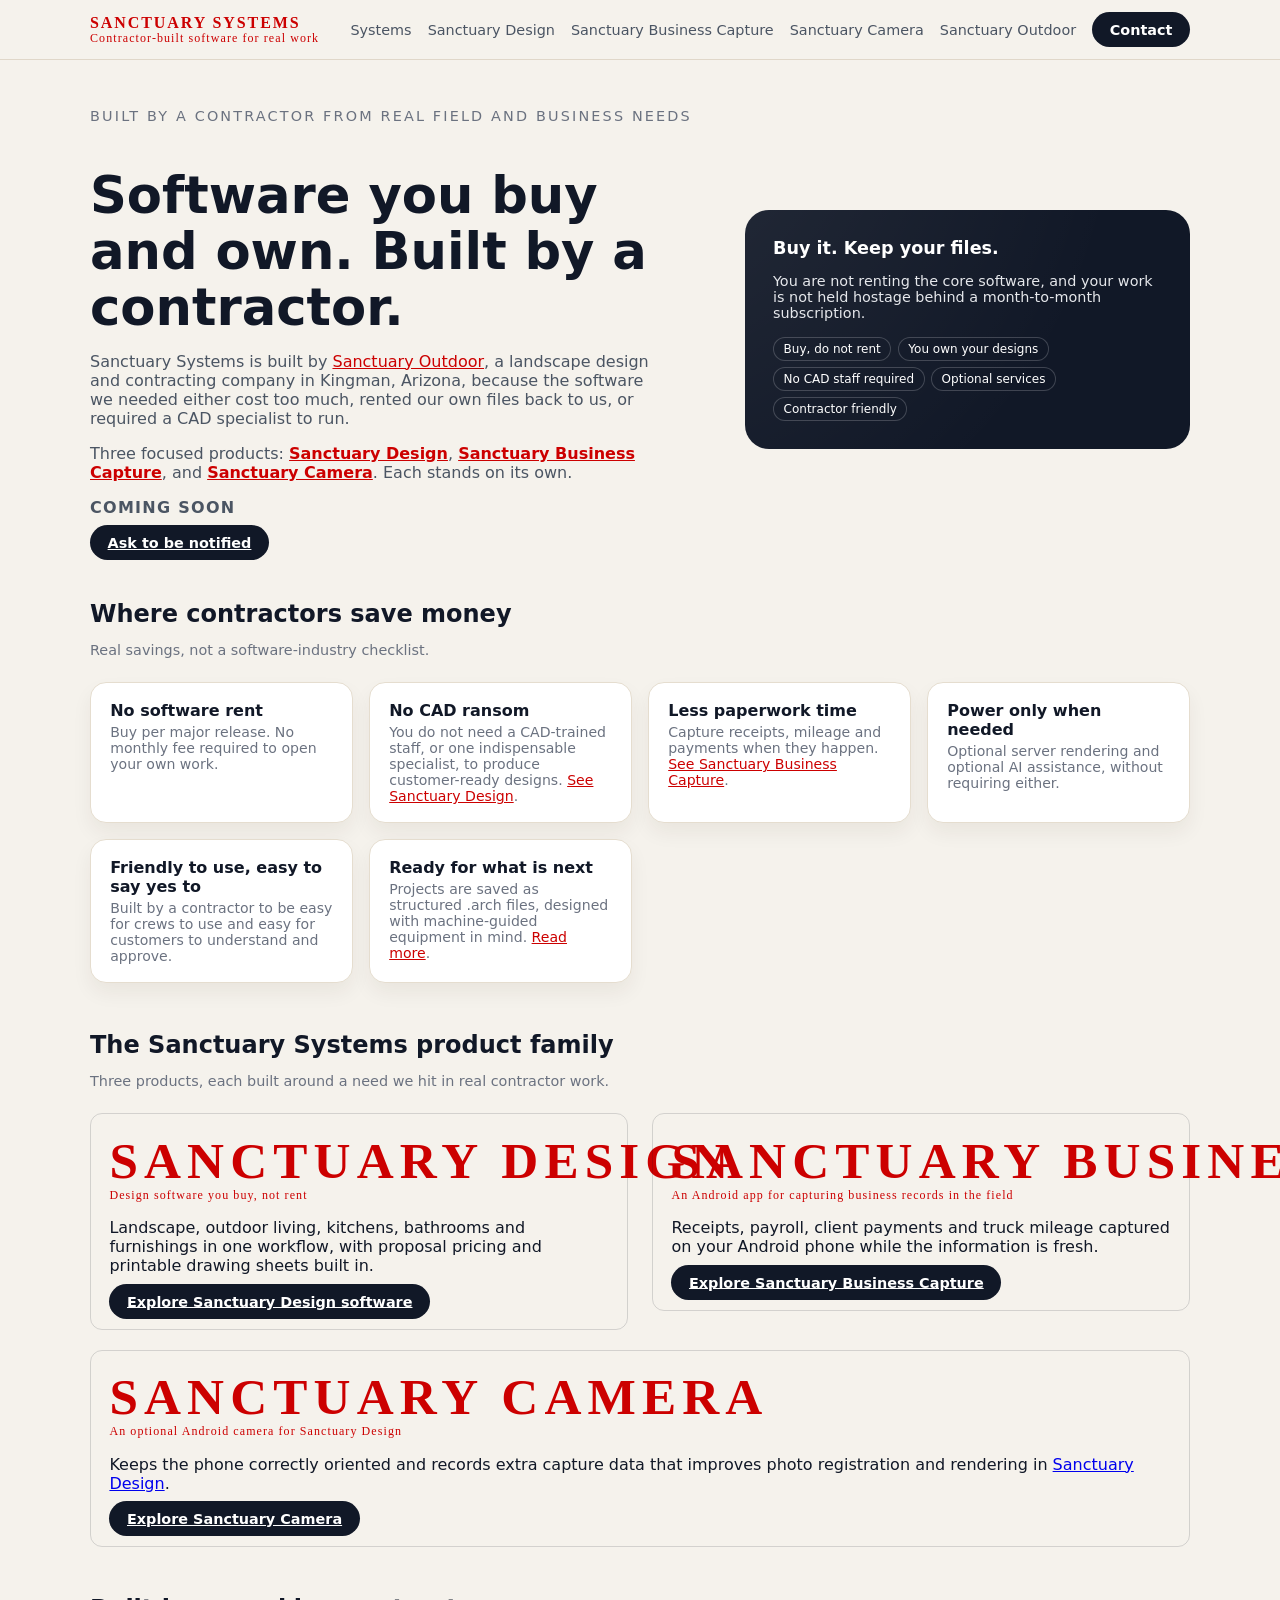
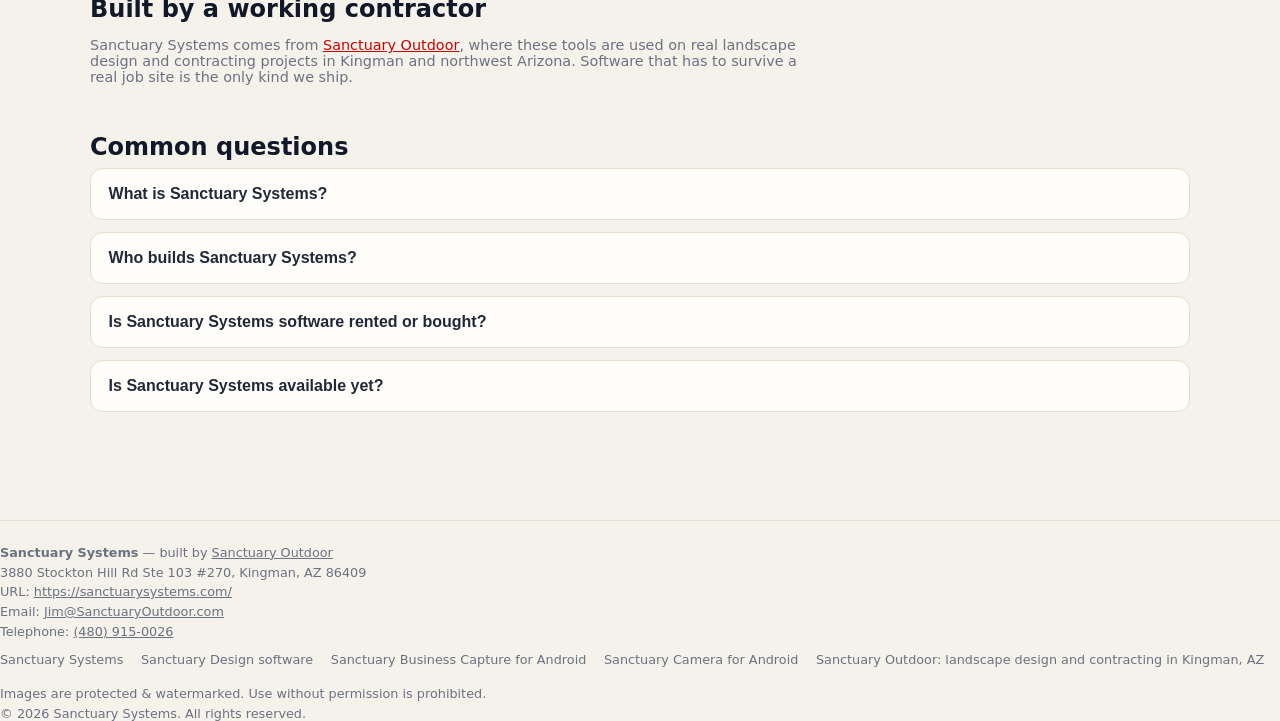
==== index.html @ e1374cfd "Sanctuary Systems coming attractions site" ====
<!doctype html>
<html lang="en">
<head>
  <meta charset="utf-8">
  <meta name="viewport" content="width=device-width, initial-scale=1">
  <title>Sanctuary Systems | Contractor Software You Own, Not Rent</title>
  <meta name="description" content="Contractor-built software you buy and own, not rent: Sanctuary Design, Sanctuary Business Capture and Sanctuary Camera. Built by Sanctuary Outdoor.">
  <meta name="robots" content="index, follow, max-image-preview:large">
  <link rel="canonical" href="https://sanctuarysystems.com/">
  <meta property="og:type" content="website">
  <meta property="og:site_name" content="Sanctuary Systems">
  <meta property="og:title" content="Sanctuary Systems">
  <meta property="og:description" content="Contractor-built software you buy and own, not rent: Sanctuary Design, Sanctuary Business Capture and Sanctuary Camera. Built by Sanctuary Outdoor.">
  <meta property="og:url" content="https://sanctuarysystems.com/">
  <meta name="twitter:card" content="summary_large_image">
  <link rel="stylesheet" href="/assets/css/site.css">
  <link rel="stylesheet" href="/assets/css/systems.css">
  <script type="application/ld+json">
{
  "@context": "https://schema.org",
  "@graph": [
    {
      "@type": "Organization",
      "@id": "https://sanctuarysystems.com/#organization",
      "name": "Sanctuary Systems",
      "url": "https://sanctuarysystems.com/",
      "email": "Jim@SanctuaryOutdoor.com",
      "telephone": "+1-480-915-0026",
      "address": {
        "@type": "PostalAddress",
        "streetAddress": "3880 Stockton Hill Rd Ste 103 #270",
        "addressLocality": "Kingman",
        "addressRegion": "AZ",
        "postalCode": "86409",
        "addressCountry": "US"
      }
    },
    {
      "@type": "WebSite",
      "@id": "https://sanctuarysystems.com/#website",
      "url": "https://sanctuarysystems.com/",
      "name": "Sanctuary Systems",
      "publisher": {
        "@id": "https://sanctuarysystems.com/#organization"
      }
    },
    {
      "@type": "FAQPage",
      "mainEntity": [
        {
          "@type": "Question",
          "name": "What is Sanctuary Systems?",
          "acceptedAnswer": {
            "@type": "Answer",
            "text": "Sanctuary Systems is a family of three contractor-built software products: Sanctuary Design for design, Sanctuary Business Capture for field business records, and Sanctuary Camera for site photos. Each stands on its own."
          }
        },
        {
          "@type": "Question",
          "name": "Who builds Sanctuary Systems?",
          "acceptedAnswer": {
            "@type": "Answer",
            "text": "Sanctuary Outdoor, a landscape design and contracting company in Kingman, Arizona, builds Sanctuary Systems and uses these tools on real projects."
          }
        },
        {
          "@type": "Question",
          "name": "Is Sanctuary Systems software rented or bought?",
          "acceptedAnswer": {
            "@type": "Answer",
            "text": "The core software is built to be bought, not rented, so your files are not held behind a monthly subscription. Optional services are optional."
          }
        },
        {
          "@type": "Question",
          "name": "Is Sanctuary Systems available yet?",
          "acceptedAnswer": {
            "@type": "Answer",
            "text": "Sanctuary Systems is coming soon. Use the contact link to ask to be notified."
          }
        }
      ]
    }
  ]
}
  </script>
</head>
<body>
<a class="skip-link" href="#main">Skip to main content</a>
<header>
  <div class="nav">
    <a class="logo-wrap" href="/" aria-label="Sanctuary Systems home">
      <div class="logo-main">SANCTUARY SYSTEMS</div>
      <div class="logo-sub">Contractor-built software for real work</div>
    </a>
    <nav aria-label="Primary">
      <a href="/">Systems</a>
      <a href="/design/">Sanctuary Design</a>
      <a href="/capture/">Sanctuary Business Capture</a>
      <a href="/camera/">Sanctuary Camera</a>
      <a href="https://sanctuaryoutdoor.com/">Sanctuary Outdoor</a>
      <a class="btn-primary" href="mailto:Jim@SanctuaryOutdoor.com?subject=Sanctuary%20Systems%20inquiry">Contact</a>
    </nav>
  </div>
</header>
<main id="main">
  <section class="hero">
    <div>
      <div class="hero-highlight">Built by a contractor from real field and business needs</div>
      <h1>Software you buy and own. Built by a contractor.</h1>
      <p>
        Sanctuary Systems is built by <a href="https://sanctuaryoutdoor.com/">Sanctuary Outdoor</a>, a landscape design
        and contracting company in Kingman, Arizona, because the software we needed either cost too much, rented our own
        files back to us, or required a CAD specialist to run.
      </p>
      <p>
        Three focused products: <a href="/design/"><strong>Sanctuary Design</strong></a>,
        <a href="/capture/"><strong>Sanctuary Business Capture</strong></a>, and
        <a href="/camera/"><strong>Sanctuary Camera</strong></a>. Each stands on its own.
      </p>
      <p class="coming-soon">Coming Soon</p>
      <a class="btn-primary" href="mailto:Jim@SanctuaryOutdoor.com?subject=Sanctuary%20Systems%20inquiry">Ask to be notified</a>
    </div>
    <div class="hero-card">
      <h2>Buy it. Keep your files.</h2>
      <p>
        You are not renting the core software, and your work is not held hostage behind a month-to-month subscription.
      </p>
      <div class="chip-row">
        <div class="chip">Buy, do not rent</div>
        <div class="chip">You own your designs</div>
        <div class="chip">No CAD staff required</div>
        <div class="chip">Optional services</div>
        <div class="chip">Contractor friendly</div>
      </div>
    </div>
  </section>

  <section>
    <h2 class="section-title">Where contractors save money</h2>
    <p class="section-subtitle">Real savings, not a software-industry checklist.</p>
    <div class="services-grid">
      <div class="card"><h3>No software rent</h3><p>Buy per major release. No monthly fee required to open your own work.</p></div>
      <div class="card"><h3>No CAD ransom</h3><p>You do not need a CAD-trained staff, or one indispensable specialist, to produce customer-ready designs. <a href="/design/">See Sanctuary Design</a>.</p></div>
      <div class="card"><h3>Less paperwork time</h3><p>Capture receipts, mileage and payments when they happen. <a href="/capture/">See Sanctuary Business Capture</a>.</p></div>
      <div class="card"><h3>Power only when needed</h3><p>Optional server rendering and optional AI assistance, without requiring either.</p></div>
      <div class="card"><h3>Friendly to use, easy to say yes to</h3><p>Built by a contractor to be easy for crews to use and easy for customers to understand and approve.</p></div>
      <div class="card"><h3>Ready for what is next</h3><p>Projects are saved as structured .arch files, designed with machine-guided equipment in mind. <a href="/design/">Read more</a>.</p></div>
    </div>
  </section>

  <section>
    <h2 class="section-title">The Sanctuary Systems product family</h2>
    <p class="section-subtitle">Three products, each built around a need we hit in real contractor work.</p>
    <div class="two-col">
      <div class="plain-card">
        <div class="product-mark logo-wrap">
          <div class="logo-main">SANCTUARY DESIGN</div>
          <div class="logo-sub">Design software you buy, not rent</div>
        </div>
        <p>Landscape, outdoor living, kitchens, bathrooms and furnishings in one workflow, with proposal pricing and printable drawing sheets built in.</p>
        <a class="btn-primary" href="/design/">Explore Sanctuary Design software</a>
      </div>
      <div class="plain-card">
        <div class="product-mark logo-wrap">
          <div class="logo-main">SANCTUARY BUSINESS CAPTURE</div>
          <div class="logo-sub">An Android app for capturing business records in the field</div>
        </div>
        <p>Receipts, payroll, client payments and truck mileage captured on your Android phone while the information is fresh.</p>
        <a class="btn-primary" href="/capture/">Explore Sanctuary Business Capture</a>
      </div>
    </div>
    <div class="plain-card" style="margin-top:1.25rem;">
      <div class="product-mark logo-wrap">
        <div class="logo-main">SANCTUARY CAMERA</div>
        <div class="logo-sub">An optional Android camera for Sanctuary Design</div>
      </div>
      <p>Keeps the phone correctly oriented and records extra capture data that improves photo registration and rendering in <a href="/design/">Sanctuary Design</a>.</p>
      <a class="btn-primary" href="/camera/">Explore Sanctuary Camera</a>
    </div>
  </section>

  <section>
    <h2 class="section-title">Built by a working contractor</h2>
    <p class="section-subtitle">
      Sanctuary Systems comes from <a href="https://sanctuaryoutdoor.com/">Sanctuary Outdoor</a>, where these tools are
      used on real landscape design and contracting projects in Kingman and northwest Arizona.
      Software that has to survive a real job site is the only kind we ship.
    </p>
  </section>
  <section class="faq" id="faq">
    <h2 class="section-title">Common questions</h2>
    <div class="accordion-item">
      <button class="accordion-header" type="button" aria-expanded="false">
        <div class="accordion-header-text">
          <span class="accordion-title">What is Sanctuary Systems?</span>
        </div>
      </button>
      <div class="accordion-content">
        <p>Sanctuary Systems is a family of three contractor-built software products: <a href="/design/">Sanctuary Design</a> for design, <a href="/capture/">Sanctuary Business Capture</a> for field business records, and <a href="/camera/">Sanctuary Camera</a> for site photos. Each stands on its own.</p>
      </div>
    </div>
    <div class="accordion-item">
      <button class="accordion-header" type="button" aria-expanded="false">
        <div class="accordion-header-text">
          <span class="accordion-title">Who builds Sanctuary Systems?</span>
        </div>
      </button>
      <div class="accordion-content">
        <p><a href="https://sanctuaryoutdoor.com/">Sanctuary Outdoor</a>, a landscape design and contracting company in Kingman, Arizona, builds Sanctuary Systems and uses these tools on real projects.</p>
      </div>
    </div>
    <div class="accordion-item">
      <button class="accordion-header" type="button" aria-expanded="false">
        <div class="accordion-header-text">
          <span class="accordion-title">Is Sanctuary Systems software rented or bought?</span>
        </div>
      </button>
      <div class="accordion-content">
        <p>The core software is built to be bought, not rented, so your files are not held behind a monthly subscription. Optional services are optional.</p>
      </div>
    </div>
    <div class="accordion-item">
      <button class="accordion-header" type="button" aria-expanded="false">
        <div class="accordion-header-text">
          <span class="accordion-title">Is Sanctuary Systems available yet?</span>
        </div>
      </button>
      <div class="accordion-content">
        <p>Sanctuary Systems is coming soon. Use the contact link to ask to be notified.</p>
      </div>
    </div>
  </section>
</main>
<footer>
  <div><strong>Sanctuary Systems</strong> &mdash; built by <a href="https://sanctuaryoutdoor.com/">Sanctuary Outdoor</a></div>
  <div style="margin-top:0.3rem;">3880 Stockton Hill Rd Ste 103 #270, Kingman, AZ 86409</div>
  <div style="margin-top:0.3rem;">URL: <a href="https://sanctuarysystems.com/">https://sanctuarysystems.com/</a></div>
  <div style="margin-top:0.3rem;">Email: <a href="mailto:Jim@SanctuaryOutdoor.com">Jim@SanctuaryOutdoor.com</a></div>
  <div style="margin-top:0.3rem;">Telephone: <a href="tel:+14809150026">(480) 915-0026</a></div>
  <nav class="footer-links" aria-label="Footer">
    <a href="/">Sanctuary Systems</a>
    <a href="/design/">Sanctuary Design software</a>
    <a href="/capture/">Sanctuary Business Capture for Android</a>
    <a href="/camera/">Sanctuary Camera for Android</a>
    <a href="https://sanctuaryoutdoor.com/">Sanctuary Outdoor: landscape design and contracting in Kingman, AZ</a>
  </nav>
  <div class="footer-actions">
    <a class="btn-primary call-mobile" href="tel:+14809150026">Call Now</a>
    <a class="btn-secondary call-mobile" href="/assets/sanctuarysystemsv0001.vcf" download="sanctuarysystems.vcf">Save Contact</a>
  </div>
  <div style="margin-top:0.6rem;">Images are protected &amp; watermarked. Use without permission is prohibited.</div>
  <div style="margin-top:0.3rem;">&copy; <span id="year"></span> Sanctuary Systems. All rights reserved.</div>
</footer>
<script>
  const yearEl = document.getElementById("year");
  if (yearEl) yearEl.textContent = new Date().getFullYear();
</script>
  <script src="/assets/js/accordiononeopen.js"></script>
</body>
</html>
---- assets/css/site.css ----
/* Site-wide theme styles (extracted from Kingman landing page) */

html {
  scroll-behavior: smooth;
}

body {
  margin: 0;
  font-family: system-ui, -apple-system, BlinkMacSystemFont, "Segoe UI", sans-serif;
  color: #111827;
  background: #f5f2ec;
}

header {
  position: sticky;
  top: 0;
  z-index: 50;
  background: rgba(245, 242, 236, 0.95);
  backdrop-filter: blur(8px);
  border-bottom: 1px solid #e0d7c9;
}

.nav {
  max-width: 1100px;
  margin: 0 auto;
  display: flex;
  align-items: center;
  justify-content: space-between;
  padding: 0.75rem 1.25rem;
  gap: 1rem;
}

.logo-wrap {
  display: flex;
  flex-direction: column;
  line-height: 1.1;
  flex: 0 0 auto;
}

.logo-main {
  font-family: "Palatino Linotype", "Book Antiqua", Palatino, serif;
  font-weight: 700;
  letter-spacing: 0.12em;
  text-transform: uppercase;
  font-size: 1rem;
  color: #CC0000;
  white-space: nowrap;
}

.logo-sub {
  font-family: "Palatino Linotype", "Book Antiqua", Palatino, serif;
  letter-spacing: 0.09em;
  font-size: 0.75rem;
  color: #CC0000;
  white-space: nowrap;
}

nav {
  display: flex;
  align-items: center;
  flex-wrap: wrap;
  justify-content: flex-end;
  gap: 0.5rem;
}

nav a {
  margin-left: 0.5rem;
  text-decoration: none;
  color: #4b5563;
  font-size: 0.9rem;
  white-space: nowrap;
}

nav a:hover {
  color: #111827;
}

.btn-primary {
  padding: 0.6rem 1.1rem;
  border-radius: 999px;
  border: none;
  cursor: pointer;
  font-size: 0.9rem;
  font-weight: 600;
  background: #111827;
  color: white;
  white-space: nowrap;
}

.btn-primary:hover {
  opacity: 0.9;
}

.btn-secondary {
  padding: 0.55rem 1rem;
  border-radius: 999px;
  border: 1px solid #d6c8b7;
  background: #fffdf9;
  cursor: pointer;
  font-size: 0.85rem;
  white-space: nowrap;
  text-decoration: none;
  color: #111827;
  display: inline-block;
}

.btn-secondary:hover {
  background: #f3e8d5;
}

main {
  max-width: 1100px;
  margin: 0 auto;
  padding: 1.5rem 1.25rem 3rem;
}

section {
  margin-top: 3rem;
}

.hero {
  display: grid;
  gap: 2rem;
  grid-template-columns: minmax(0, 1.4fr) minmax(0, 1fr);
  align-items: center;
  margin-top: 1.5rem;
}

.hero h1 {
  font-size: clamp(2.1rem, 3vw + 1rem, 3.2rem);
  line-height: 1.1;
  margin-bottom: 1rem;
}

.hero p {
  color: #4b5563;
  font-size: 1rem;
  max-width: 35rem;
}

.hero-highlight {
  font-size: 0.9rem;
  text-transform: uppercase;
  letter-spacing: 0.15em;
  color: #6b7280;
  margin-bottom: 0.75rem;
}

.hero-card {
  background: #111827;
  border-radius: 1.5rem;
  padding: 1.75rem;
  color: white;
  position: relative;
  overflow: hidden;
}

.hero-card::before {
  content: "";
  position: absolute;
  inset: -50%;
  background: radial-gradient(circle at 10% 0%, rgba(255, 255, 255, 0.12), transparent 55%);
  opacity: 0.8;
  pointer-events: none;
}

.hero-card h2 {
  margin-top: 0;
  font-size: 1.1rem;
  margin-bottom: 0.25rem;
}

.hero-card p {
  color: #e5e7eb;
  font-size: 0.9rem;
  margin-bottom: 1rem;
}

.chip-row {
  display: flex;
  flex-wrap: wrap;
  gap: 0.4rem;
  font-size: 0.75rem;
}

.chip {
  border-radius: 999px;
  border: 1px solid rgba(249, 250, 251, 0.2);
  padding: 0.25rem 0.6rem;
  background: rgba(17, 24, 39, 0.7);
}

h2.section-title {
  font-size: 1.5rem;
  margin-bottom: 0.4rem;
}

.section-subtitle {
  font-size: 0.9rem;
  color: #6b7280;
  max-width: 32rem;
  margin-bottom: 1.5rem;
}

.services-grid {
  display: grid;
  grid-template-columns: repeat(auto-fit, minmax(220px, 1fr));
  gap: 1rem;
}

.card {
  background: #ffffff;
  border-radius: 1rem;
  padding: 1.1rem 1.2rem;
  box-shadow: 0 10px 20px rgba(46, 36, 18, 0.06);
  border: 1px solid #e5ddcf;
}

.card h3 {
  margin-top: 0;
  font-size: 1rem;
  margin-bottom: 0.3rem;
}

.card p {
  margin: 0;
  font-size: 0.88rem;
  color: #6b7280;
}

/* Questionnaire */
.questionnaire {
  background: #fffdf9;
  border-radius: 1.25rem;
  padding: 1.5rem 1.5rem 1.75rem;
  box-shadow: 0 10px 20px rgba(46, 36, 18, 0.06);
  border: 1px solid #e5ddcf;
  max-width: 720px;
}

.field {
  margin-bottom: 0.8rem;
}

.question-step {
  display: none;
}

.question-step.active {
  display: block;
}

.question-title {
  font-weight: 600;
  margin-bottom: 0.5rem;
}

.question-help {
  font-size: 0.85rem;
  color: #6b7280;
  margin-bottom: 0.8rem;
}

.option-grid {
  display: grid;
  grid-template-columns: repeat(auto-fit, minmax(140px, 1fr));
  gap: 0.75rem;
}

.option-tile {
  border-radius: 0.9rem;
  border: 1px solid #d1d5db;
  padding: 0.7rem;
  cursor: pointer;
  font-size: 0.85rem;
  background: #f9fafb;
}

.option-tile.selected {
  border-color: #111827;
  background: #111827;
  color: white;
}

.question-nav {
  display: flex;
  justify-content: space-between;
  margin-top: 1rem;
  gap: 0.5rem;
}

input,
textarea,
select {
  width: 100%;
  padding: 0.55rem 0.7rem;
  border-radius: 0.5rem;
  border: 1px solid #d6c8b7;
  font: inherit;
  box-sizing: border-box;
  background: #fffdf9;
}

textarea {
  min-height: 90px;
}

/* Accordion style (matches reference page) */
.accordion-item {
  border: 1px solid #e5ddcf;
  border-radius: 0.8rem;
  margin-bottom: 0.75rem;
  background: #fffdf9;
  overflow: hidden;
}

.accordion-button {
  width: 100%;
  text-align: left;
  background: none;
  border: none;
  padding: 1rem 1.1rem;
  font-size: 1rem;
  display: flex;
  justify-content: space-between;
  align-items: center;
  cursor: pointer;
  color: #1f2937;
}

.accordion-button span {
  font-weight: 600;
}

.accordion-content {
  padding: 0 1.1rem 1rem;
  color: #4b5563;
  line-height: 1.55;
  display: none;
}

.accordion-item.open .accordion-content {
  display: block;
}

/* Accordion compatibility for legacy markup */
.accordion-header {
  width: 100%;
  text-align: left;
  background: none;
  border: none;
  padding: 1rem 1.1rem;
  font-size: 1rem;
  display: flex;
  justify-content: space-between;
  align-items: center;
  cursor: pointer;
  color: #1f2937;
}

.accordion-header span {
  font-weight: 600;
}

.accordion {
  border: 1px solid #e5ddcf;
  border-radius: 0.8rem;
  margin-bottom: 0.75rem;
  background: #fffdf9;
  overflow: hidden;
}

.accordion-body {
  padding: 0 1.1rem 1rem;
  color: #4b5563;
  line-height: 1.55;
  display: none;
}

.accordion.open .accordion-body {
  display: block;
}

.accordion-arrow {
  transition: transform 0.2s ease;
}

.accordion.open .accordion-arrow {
  transform: rotate(90deg);
}

.faq-item {
  border: 1px solid #e5ddcf;
  border-radius: 0.8rem;
  margin-bottom: 0.75rem;
  background: #fffdf9;
  overflow: hidden;
}

.faq-header {
  width: 100%;
  text-align: left;
  background: none;
  border: none;
  padding: 1rem 1.1rem;
  font-size: 1rem;
  display: flex;
  justify-content: space-between;
  align-items: center;
  cursor: pointer;
  color: #1f2937;
}

.faq-content {
  padding: 0 1.1rem 1rem;
  color: #4b5563;
  line-height: 1.55;
  display: none;
}

.faq-item.open .faq-content {
  display: block;
}

/* Project gallery & carousel */
.project-gallery {
  margin-top: 1.5rem;
}

.gallery-note {
  font-size: 0.8rem;
  color: #6b7280;
  margin-top: 0.6rem;
}

.project-title {
  font-size: 1rem;
  margin-bottom: 0.4rem;
  color: #111827;
}

.carousel {
  position: relative;
  border-radius: 1rem;
  overflow: hidden;
  background: #111827;
  padding: 0.75rem 2.5rem;
}

.carousel-track {
  display: flex;
  gap: 0.5rem;
  overflow-x: auto;
  scroll-snap-type: x mandatory;
  scroll-behavior: smooth;
  -webkit-overflow-scrolling: touch;
}

.carousel-track::-webkit-scrollbar {
  height: 6px;
}

.carousel-track::-webkit-scrollbar-thumb {
  background: rgba(156, 163, 175, 0.7);
  border-radius: 999px;
}

/* Base carousel image styles */
.carousel-image {
  flex: 0 0 auto;
  width: 260px;
  height: auto;
  object-fit: cover;
  border-radius: 0.75rem;
  scroll-snap-align: center;
  cursor: pointer;
  position: relative;
  filter: saturate(1.05);
}

/* Aspect ratio variants for CLS prevention */
.carousel-image.portrait {
  aspect-ratio: 3 / 4;
}

.carousel-image.landscape-4-3 {
  aspect-ratio: 4 / 3;
}

.carousel-image.landscape-3-2 {
  aspect-ratio: 3 / 2;
}

.carousel-image.landscape-2-1 {
  aspect-ratio: 2 / 1;
}

.carousel-image.landscape-20-11 {
  aspect-ratio: 20 / 11;
}

.carousel-image.square {
  aspect-ratio: 1 / 1;
}

.carousel-arrow {
  position: absolute;
  top: 50%;
  transform: translateY(-50%);
  width: 2rem;
  height: 2rem;
  border-radius: 999px;
  border: 1px solid rgba(209, 213, 219, 0.9);
  background: rgba(17, 24, 39, 0.85);
  color: #f9fafb;
  display: flex;
  align-items: center;
  justify-content: center;
  cursor: pointer;
  font-size: 1.2rem;
  z-index: 2;
}

.carousel-arrow-left {
  left: 0.5rem;
}

.carousel-arrow-right {
  right: 0.5rem;
}

.carousel-arrow:hover {
  background: rgba(31, 41, 55, 0.95);
}

@media (max-width: 800px) {
  .carousel {
    padding: 0.75rem 1.75rem;
  }
  .carousel-image {
    width: 220px;
  }
}

/* Lightbox */
.lightbox {
  position: fixed;
  inset: 0;
  background: rgba(15, 23, 42, 0.8);
  display: none;
  align-items: center;
  justify-content: center;
  z-index: 100;
}

.lightbox.open {
  display: flex;
}

.lightbox-backdrop {
  position: absolute;
  inset: 0;
}

.lightbox-dialog {
  position: relative;
  z-index: 1;
  max-width: 90vw;
  max-height: 85vh;
  display: flex;
  align-items: center;
  justify-content: center;
}

.lightbox-image-wrap {
  position: relative;
  background: #000;
  border-radius: 1rem;
  overflow: hidden;
  padding: 0.5rem 2.5rem;
  box-shadow: 0 20px 45px rgba(0, 0, 0, 0.6);
}

#lightboxImg {
  width: auto;
  height: auto;
  max-width: 80vw;
  max-height: 75vh;
  display: block;
  border-radius: 0.75rem;
}

.lightbox-close {
  position: absolute;
  top: -2.5rem;
  right: 0;
  border: none;
  background: transparent;
  color: #e5e7eb;
  font-size: 1.6rem;
  cursor: pointer;
}

.lightbox-nav {
  position: absolute;
  top: 50%;
  transform: translateY(-50%);
  border: none;
  background: rgba(15, 23, 42, 0.7);
  color: #f9fafb;
  width: 2.5rem;
  height: 2.5rem;
  border-radius: 999px;
  display: flex;
  align-items: center;
  justify-content: center;
  cursor: pointer;
  font-size: 1.4rem;
}

.lightbox-nav-left {
  left: 0.5rem;
}

.lightbox-nav-right {
  right: 0.5rem;
}

.lightbox-nav:hover {
  background: rgba(31, 41, 55, 0.95);
}

@media (max-width: 600px) {
  .lightbox-image-wrap {
    padding: 0.5rem 1.75rem;
  }
  #lightboxImg {
    max-width: 90vw;
  }
}

/* Footer */
footer {
  margin-top: 3rem;
  padding-top: 1.5rem;
  border-top: 1px solid #e5ddcf;
  font-size: 0.8rem;
  color: #6b7280;
}

footer a {
  color: inherit;
}

.footer-actions {
  display: flex;
  flex-wrap: wrap;
  gap: 0.6rem;
  margin-top: 0.6rem;
}

.footer-actions .call-mobile {
  display: none;
}

@media (max-width: 800px) {
  .hero {
    grid-template-columns: minmax(0, 1fr);
  }
}

@media (max-width: 800px) {
  .footer-actions .call-mobile {
    display: inline-flex;
  }
}
---- assets/css/systems.css ----
/* Sanctuary Systems additions v0002. Load AFTER the unmodified Sanctuary Outdoor site.css. */
.skip-link { position: absolute; left: -999px; top: 0; background: #111827; color: #fff; padding: .6rem 1rem; z-index: 100; }
.skip-link:focus { left: 0; }
a.logo-wrap { text-decoration: none; }
.product-mark { margin-bottom: 1rem; }
.product-mark .logo-main { font-size: clamp(1.9rem, 4vw, 3.3rem); }
.site-shot { width: 100%; height: auto; display: block; border-radius: 12px; }
.shot-grid { display: grid; grid-template-columns: repeat(auto-fit, minmax(280px, 1fr)); gap: 1.25rem; }
.two-col { display: grid; grid-template-columns: repeat(auto-fit, minmax(300px, 1fr)); gap: 1.5rem; align-items: start; }
.feature-list { line-height: 1.7; }
.plain-card { padding: 1.15rem; border: 1px solid rgba(17,24,39,.15); border-radius: 12px; }
.coming-soon { font-weight: 700; letter-spacing: .08em; text-transform: uppercase; }
.breadcrumb { font-size: .85rem; color: #6b7280; }
.breadcrumb a { color: inherit; }
.section-subtitle a, .hero p a, .card p a, .faq p a { color: #CC0000; }
.section-subtitle { max-width: 46rem; }
.faq h3 { font-size: 1.05rem; margin: 1.1rem 0 .25rem; }
.faq p { margin: 0; color: #4b5563; line-height: 1.55; max-width: 46rem; }
.footer-links { display: flex; flex-wrap: wrap; justify-content: flex-start; gap: .4rem 1.1rem; margin-top: .8rem; }
.footer-links a { margin-left: 0; color: inherit; font-size: .8rem; white-space: normal; }
@media (max-width: 760px) { .nav nav { gap: .65rem; } }
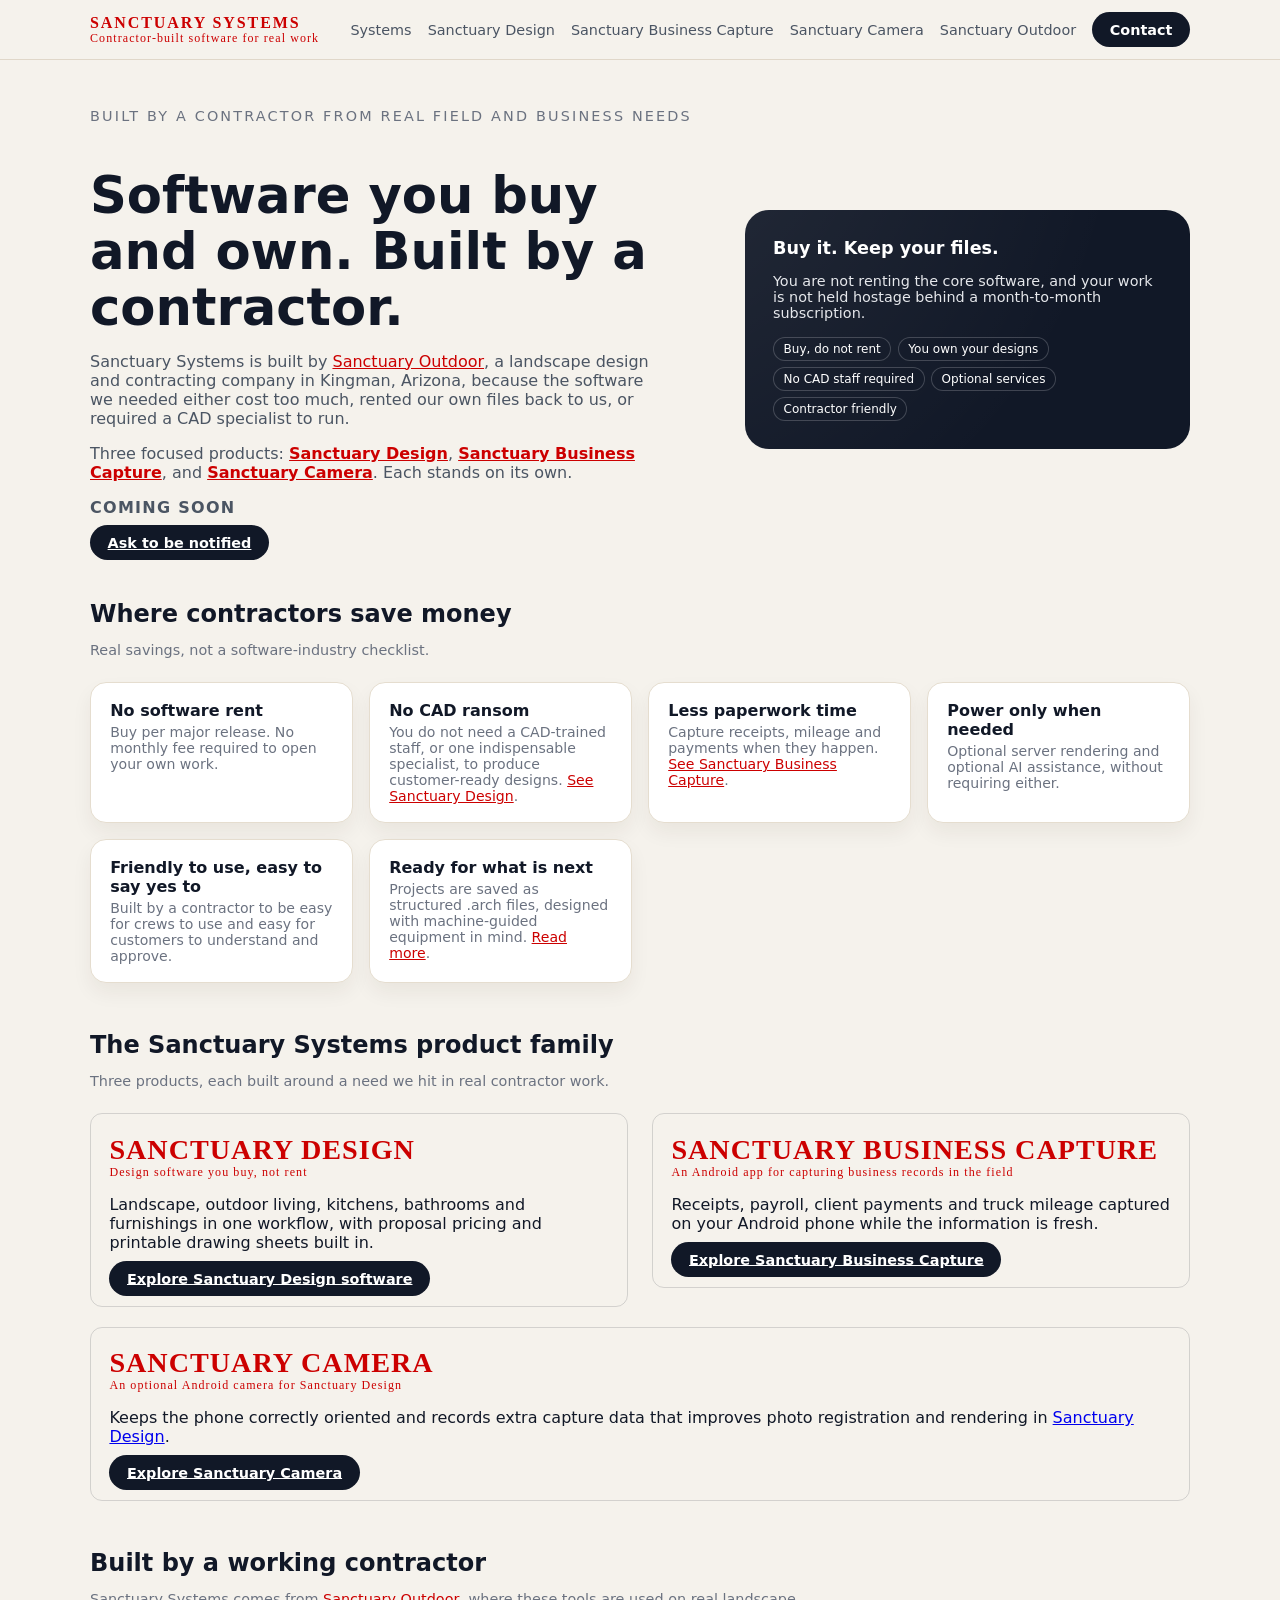
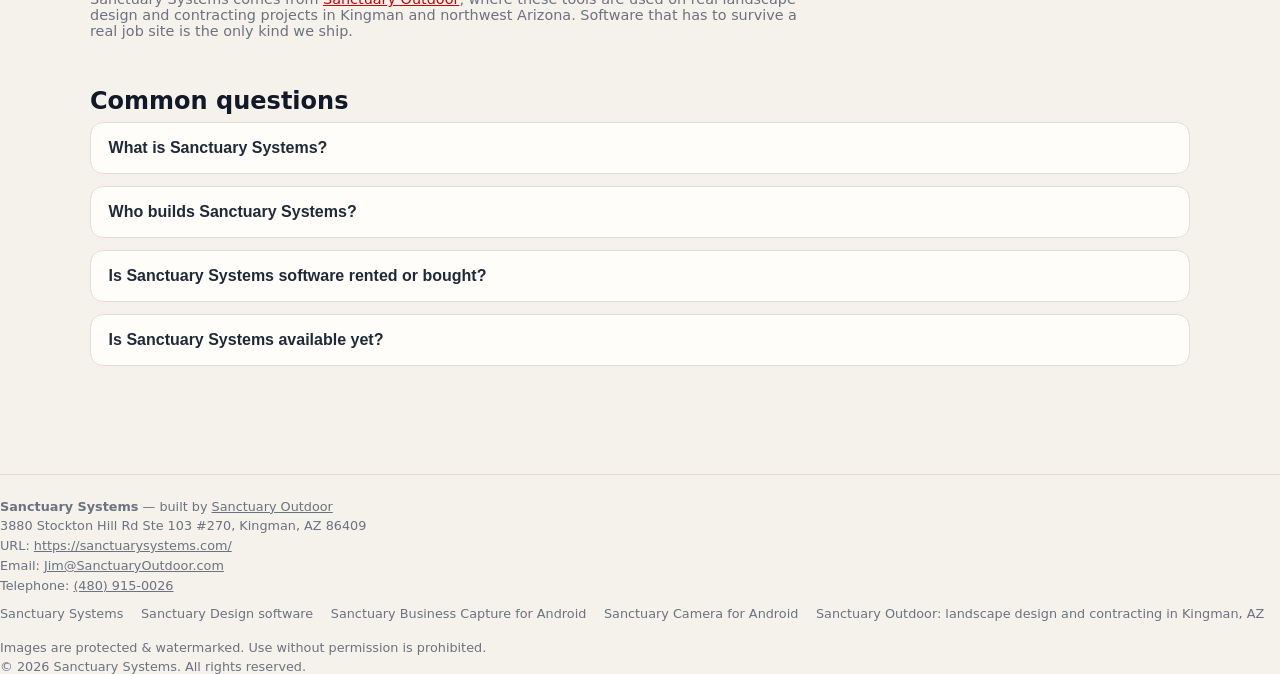
==== commit 3d0a7c35: "Sanctuary Systems coming attractions site" ====
--- a/index.html
+++ b/index.html
@@ -15,6 +15,18 @@
   <meta name="twitter:card" content="summary_large_image">
   <link rel="stylesheet" href="/assets/css/site.css">
   <link rel="stylesheet" href="/assets/css/systems.css">
+  <style>
+    /* Keep the three product names inside their cards at every screen width. */
+    .plain-card .product-mark,
+    .plain-card .product-mark .logo-main { min-width: 0; max-width: 100%; }
+    .plain-card .product-mark .logo-main {
+      font-size: clamp(1.4rem, 2.2vw, 2.4rem);
+      line-height: 1.18;
+      white-space: normal;
+      overflow-wrap: anywhere;
+      letter-spacing: 0.035em;
+    }
+  </style>
   <script type="application/ld+json">
 {
   "@context": "https://schema.org",
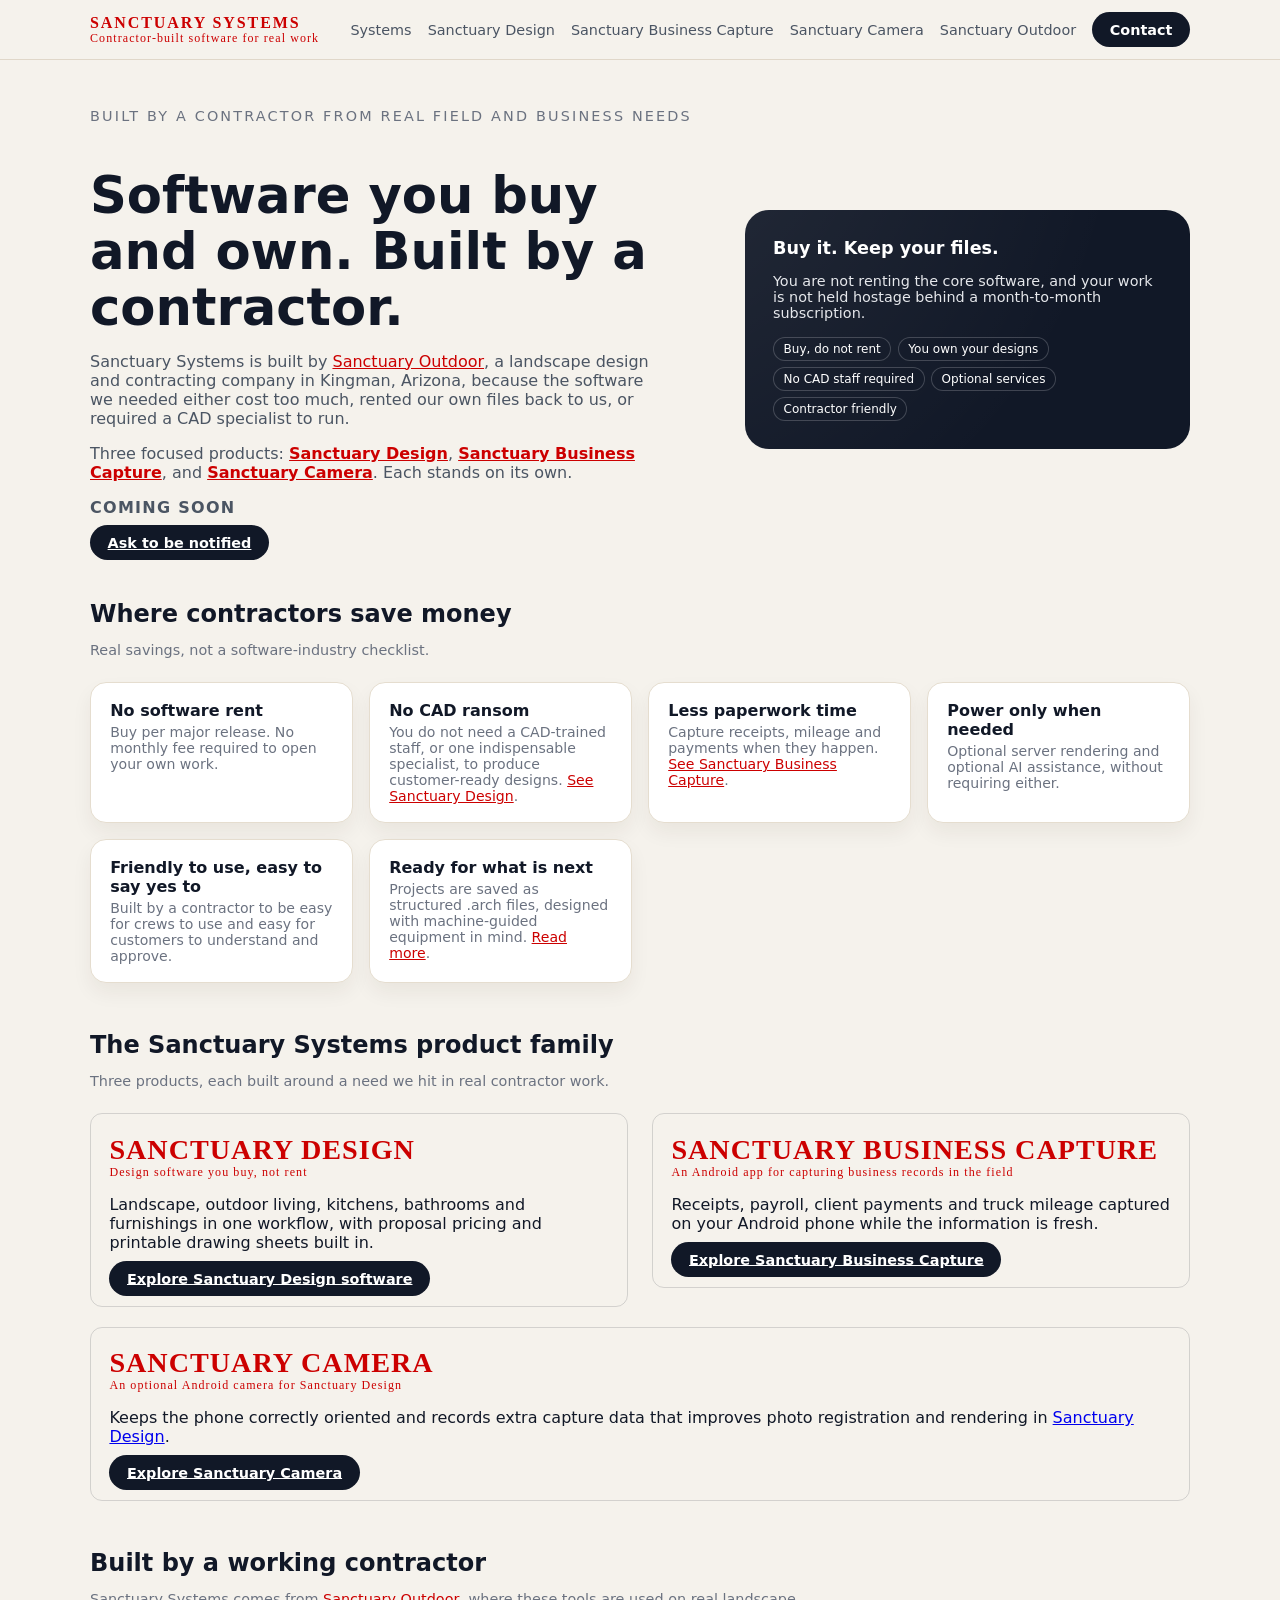
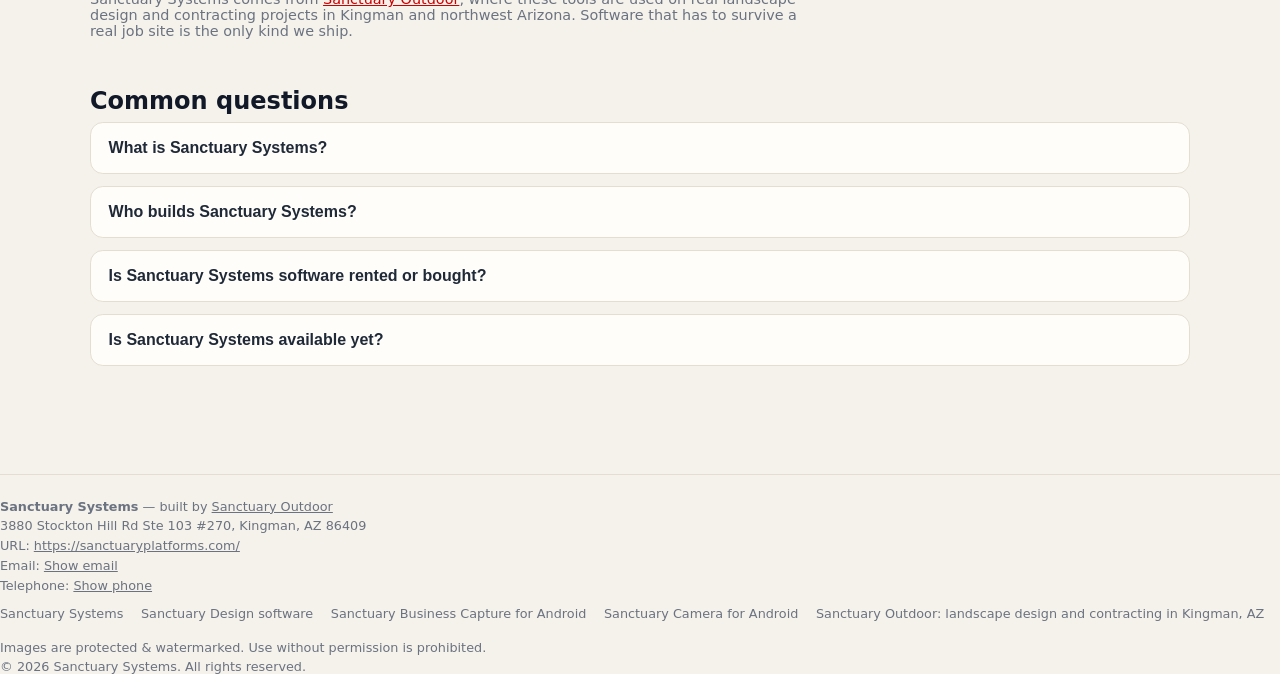
==== commit 91b060bd: "sanctuaryplatforms.com address; site name Sanctuary Systems; email and phone hidden from bots" ====
--- a/index.html
+++ b/index.html
@@ -6,38 +6,24 @@
   <title>Sanctuary Systems | Contractor Software You Own, Not Rent</title>
   <meta name="description" content="Contractor-built software you buy and own, not rent: Sanctuary Design, Sanctuary Business Capture and Sanctuary Camera. Built by Sanctuary Outdoor.">
   <meta name="robots" content="index, follow, max-image-preview:large">
-  <link rel="canonical" href="https://sanctuarysystems.com/">
+  <link rel="canonical" href="https://sanctuaryplatforms.com/">
   <meta property="og:type" content="website">
   <meta property="og:site_name" content="Sanctuary Systems">
   <meta property="og:title" content="Sanctuary Systems">
   <meta property="og:description" content="Contractor-built software you buy and own, not rent: Sanctuary Design, Sanctuary Business Capture and Sanctuary Camera. Built by Sanctuary Outdoor.">
-  <meta property="og:url" content="https://sanctuarysystems.com/">
+  <meta property="og:url" content="https://sanctuaryplatforms.com/">
   <meta name="twitter:card" content="summary_large_image">
   <link rel="stylesheet" href="/assets/css/site.css">
   <link rel="stylesheet" href="/assets/css/systems.css">
-  <style>
-    /* Keep the three product names inside their cards at every screen width. */
-    .plain-card .product-mark,
-    .plain-card .product-mark .logo-main { min-width: 0; max-width: 100%; }
-    .plain-card .product-mark .logo-main {
-      font-size: clamp(1.4rem, 2.2vw, 2.4rem);
-      line-height: 1.18;
-      white-space: normal;
-      overflow-wrap: anywhere;
-      letter-spacing: 0.035em;
-    }
-  </style>
   <script type="application/ld+json">
 {
   "@context": "https://schema.org",
   "@graph": [
     {
       "@type": "Organization",
-      "@id": "https://sanctuarysystems.com/#organization",
+      "@id": "https://sanctuaryplatforms.com/#organization",
       "name": "Sanctuary Systems",
-      "url": "https://sanctuarysystems.com/",
-      "email": "Jim@SanctuaryOutdoor.com",
-      "telephone": "+1-480-915-0026",
+      "url": "https://sanctuaryplatforms.com/",
       "address": {
         "@type": "PostalAddress",
         "streetAddress": "3880 Stockton Hill Rd Ste 103 #270",
@@ -49,11 +35,12 @@
     },
     {
       "@type": "WebSite",
-      "@id": "https://sanctuarysystems.com/#website",
-      "url": "https://sanctuarysystems.com/",
+      "@id": "https://sanctuaryplatforms.com/#website",
+      "url": "https://sanctuaryplatforms.com/",
       "name": "Sanctuary Systems",
+      "alternateName": "sanctuaryplatforms.com",
       "publisher": {
-        "@id": "https://sanctuarysystems.com/#organization"
+        "@id": "https://sanctuaryplatforms.com/#organization"
       }
     },
     {
@@ -111,7 +98,7 @@
       <a href="/capture/">Sanctuary Business Capture</a>
       <a href="/camera/">Sanctuary Camera</a>
       <a href="https://sanctuaryoutdoor.com/">Sanctuary Outdoor</a>
-      <a class="btn-primary" href="mailto:Jim@SanctuaryOutdoor.com?subject=Sanctuary%20Systems%20inquiry">Contact</a>
+      <a class="btn-primary cg-mail" href="#" data-e="moc.roodtuOyrautcnaS|miJ" data-subject="Sanctuary Systems inquiry">Contact</a>
     </nav>
   </div>
 </header>
@@ -131,7 +118,7 @@
         <a href="/camera/"><strong>Sanctuary Camera</strong></a>. Each stands on its own.
       </p>
       <p class="coming-soon">Coming Soon</p>
-      <a class="btn-primary" href="mailto:Jim@SanctuaryOutdoor.com?subject=Sanctuary%20Systems%20inquiry">Ask to be notified</a>
+      <a class="btn-primary cg-mail" href="#" data-e="moc.roodtuOyrautcnaS|miJ" data-subject="Sanctuary Systems inquiry">Ask to be notified</a>
     </div>
     <div class="hero-card">
       <h2>Buy it. Keep your files.</h2>
@@ -247,9 +234,9 @@
 <footer>
   <div><strong>Sanctuary Systems</strong> &mdash; built by <a href="https://sanctuaryoutdoor.com/">Sanctuary Outdoor</a></div>
   <div style="margin-top:0.3rem;">3880 Stockton Hill Rd Ste 103 #270, Kingman, AZ 86409</div>
-  <div style="margin-top:0.3rem;">URL: <a href="https://sanctuarysystems.com/">https://sanctuarysystems.com/</a></div>
-  <div style="margin-top:0.3rem;">Email: <a href="mailto:Jim@SanctuaryOutdoor.com">Jim@SanctuaryOutdoor.com</a></div>
-  <div style="margin-top:0.3rem;">Telephone: <a href="tel:+14809150026">(480) 915-0026</a></div>
+  <div style="margin-top:0.3rem;">URL: <a href="https://sanctuaryplatforms.com/">https://sanctuaryplatforms.com/</a></div>
+  <div style="margin-top:0.3rem;">Email: <a class="cg-mail-show" href="#" data-e="moc.roodtuOyrautcnaS|miJ">Show email</a></div>
+  <div style="margin-top:0.3rem;">Telephone: <a class="cg-tel-show" href="#" data-t="6200519084">Show phone</a></div>
   <nav class="footer-links" aria-label="Footer">
     <a href="/">Sanctuary Systems</a>
     <a href="/design/">Sanctuary Design software</a>
@@ -258,8 +245,8 @@
     <a href="https://sanctuaryoutdoor.com/">Sanctuary Outdoor: landscape design and contracting in Kingman, AZ</a>
   </nav>
   <div class="footer-actions">
-    <a class="btn-primary call-mobile" href="tel:+14809150026">Call Now</a>
-    <a class="btn-secondary call-mobile" href="/assets/sanctuarysystemsv0001.vcf" download="sanctuarysystems.vcf">Save Contact</a>
+    <a class="btn-primary call-mobile cg-tel" href="#" data-t="6200519084">Call Now</a>
+    <a class="btn-secondary call-mobile cg-vcard" href="#" data-e="moc.roodtuOyrautcnaS|miJ" data-t="6200519084">Save Contact</a>
   </div>
   <div style="margin-top:0.6rem;">Images are protected &amp; watermarked. Use without permission is prohibited.</div>
   <div style="margin-top:0.3rem;">&copy; <span id="year"></span> Sanctuary Systems. All rights reserved.</div>
@@ -269,5 +256,6 @@
   if (yearEl) yearEl.textContent = new Date().getFullYear();
 </script>
   <script src="/assets/js/accordiononeopen.js"></script>
+  <script src="/assets/js/contactguard.js"></script>
 </body>
 </html>
--- a/assets/css/systems.css
+++ b/assets/css/systems.css
@@ -1,4 +1,4 @@
-/* Sanctuary Systems additions v0002. Load AFTER the unmodified Sanctuary Outdoor site.css. */
+/* Sanctuary Systems additions v0003. Load AFTER the unmodified Sanctuary Outdoor site.css. */
 .skip-link { position: absolute; left: -999px; top: 0; background: #111827; color: #fff; padding: .6rem 1rem; z-index: 100; }
 .skip-link:focus { left: 0; }
 a.logo-wrap { text-decoration: none; }
@@ -19,3 +19,14 @@
 .footer-links { display: flex; flex-wrap: wrap; justify-content: flex-start; gap: .4rem 1.1rem; margin-top: .8rem; }
 .footer-links a { margin-left: 0; color: inherit; font-size: .8rem; white-space: normal; }
 @media (max-width: 760px) { .nav nav { gap: .65rem; } }
+/* Product names stay inside their cards at every screen width (hub page). */
+.plain-card .product-mark, .plain-card .product-mark .logo-main { min-width: 0; max-width: 100%; }
+.plain-card .product-mark .logo-main { font-size: clamp(1.4rem, 2.2vw, 2.4rem); line-height: 1.18; white-space: normal; overflow-wrap: anywhere; letter-spacing: .035em; }
+/* Phone header: logo above, navigation wraps instead of widening the page. */
+@media (max-width: 800px) {
+  .nav { flex-wrap: wrap; }
+  .nav nav { flex: 1 1 100%; min-width: 0; justify-content: flex-start; gap: .4rem 1rem; }
+  .nav nav a { margin-left: 0; }
+  .logo-main, .logo-sub { white-space: normal; }
+}
+.plain-card .btn-primary { white-space: normal; max-width: 100%; box-sizing: border-box; }
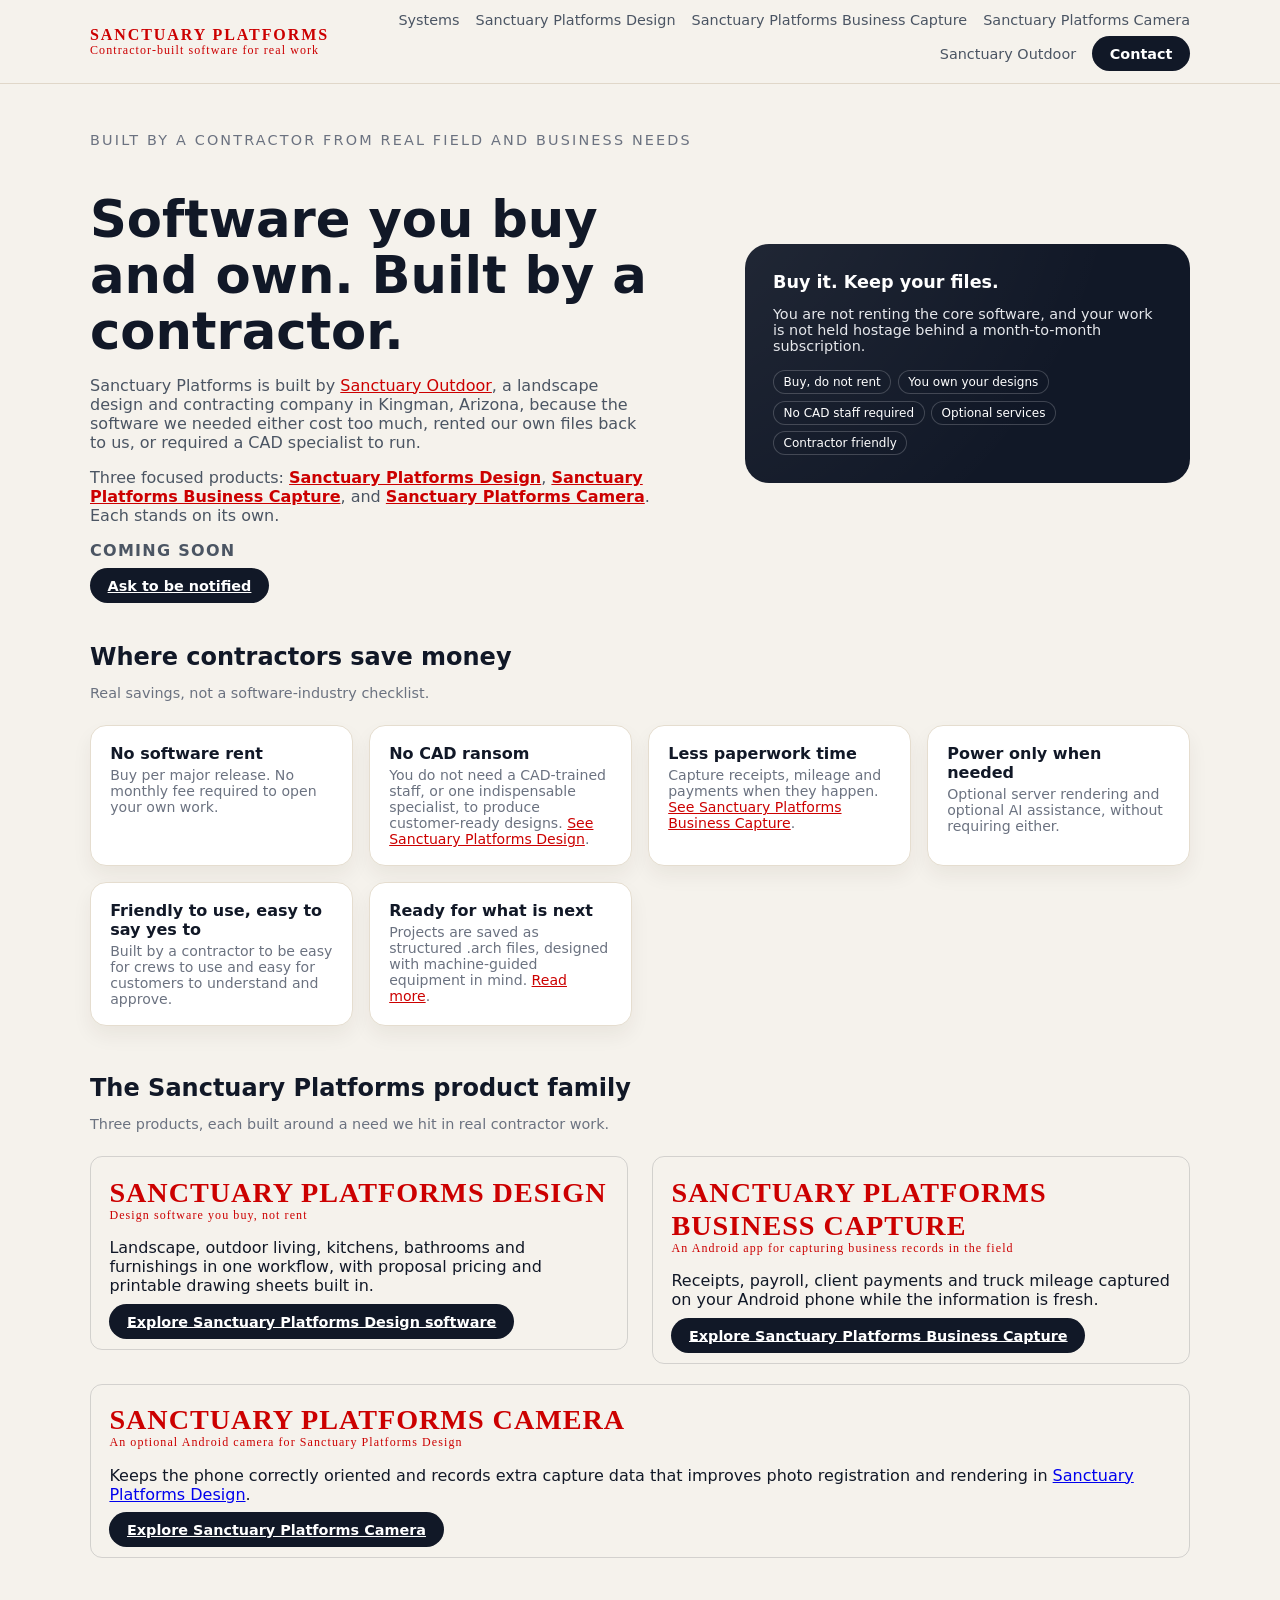
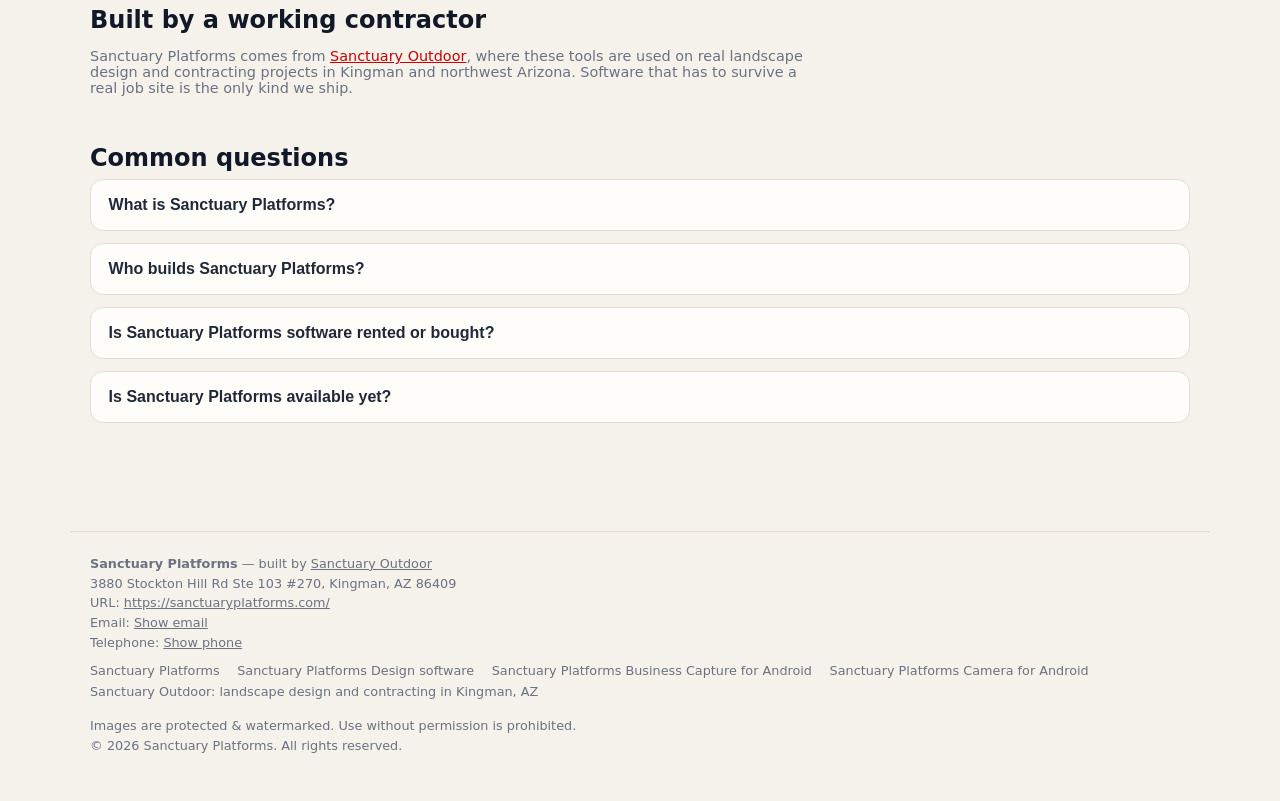
==== commit 46ab68d6: "Rename company to Sanctuary Platforms and prefix product names" ====
--- a/index.html
+++ b/index.html
@@ -3,14 +3,14 @@
 <head>
   <meta charset="utf-8">
   <meta name="viewport" content="width=device-width, initial-scale=1">
-  <title>Sanctuary Systems | Contractor Software You Own, Not Rent</title>
-  <meta name="description" content="Contractor-built software you buy and own, not rent: Sanctuary Design, Sanctuary Business Capture and Sanctuary Camera. Built by Sanctuary Outdoor.">
+  <title>Sanctuary Platforms | Contractor Software You Own, Not Rent</title>
+  <meta name="description" content="Contractor-built software you buy and own, not rent: Sanctuary Platforms Design, Sanctuary Platforms Business Capture and Sanctuary Platforms Camera. Built by Sanctuary Outdoor.">
   <meta name="robots" content="index, follow, max-image-preview:large">
   <link rel="canonical" href="https://sanctuaryplatforms.com/">
   <meta property="og:type" content="website">
-  <meta property="og:site_name" content="Sanctuary Systems">
-  <meta property="og:title" content="Sanctuary Systems">
-  <meta property="og:description" content="Contractor-built software you buy and own, not rent: Sanctuary Design, Sanctuary Business Capture and Sanctuary Camera. Built by Sanctuary Outdoor.">
+  <meta property="og:site_name" content="Sanctuary Platforms">
+  <meta property="og:title" content="Sanctuary Platforms">
+  <meta property="og:description" content="Contractor-built software you buy and own, not rent: Sanctuary Platforms Design, Sanctuary Platforms Business Capture and Sanctuary Platforms Camera. Built by Sanctuary Outdoor.">
   <meta property="og:url" content="https://sanctuaryplatforms.com/">
   <meta name="twitter:card" content="summary_large_image">
   <link rel="stylesheet" href="/assets/css/site.css">
@@ -22,7 +22,7 @@
     {
       "@type": "Organization",
       "@id": "https://sanctuaryplatforms.com/#organization",
-      "name": "Sanctuary Systems",
+      "name": "Sanctuary Platforms",
       "url": "https://sanctuaryplatforms.com/",
       "address": {
         "@type": "PostalAddress",
@@ -37,7 +37,7 @@
       "@type": "WebSite",
       "@id": "https://sanctuaryplatforms.com/#website",
       "url": "https://sanctuaryplatforms.com/",
-      "name": "Sanctuary Systems",
+      "name": "Sanctuary Platforms",
       "alternateName": "sanctuaryplatforms.com",
       "publisher": {
         "@id": "https://sanctuaryplatforms.com/#organization"
@@ -48,23 +48,23 @@
       "mainEntity": [
         {
           "@type": "Question",
-          "name": "What is Sanctuary Systems?",
-          "acceptedAnswer": {
-            "@type": "Answer",
-            "text": "Sanctuary Systems is a family of three contractor-built software products: Sanctuary Design for design, Sanctuary Business Capture for field business records, and Sanctuary Camera for site photos. Each stands on its own."
+          "name": "What is Sanctuary Platforms?",
+          "acceptedAnswer": {
+            "@type": "Answer",
+            "text": "Sanctuary Platforms is a family of three contractor-built software products: Sanctuary Platforms Design for design, Sanctuary Platforms Business Capture for field business records, and Sanctuary Platforms Camera for site photos. Each stands on its own."
           }
         },
         {
           "@type": "Question",
-          "name": "Who builds Sanctuary Systems?",
-          "acceptedAnswer": {
-            "@type": "Answer",
-            "text": "Sanctuary Outdoor, a landscape design and contracting company in Kingman, Arizona, builds Sanctuary Systems and uses these tools on real projects."
+          "name": "Who builds Sanctuary Platforms?",
+          "acceptedAnswer": {
+            "@type": "Answer",
+            "text": "Sanctuary Outdoor, a landscape design and contracting company in Kingman, Arizona, builds Sanctuary Platforms and uses these tools on real projects."
           }
         },
         {
           "@type": "Question",
-          "name": "Is Sanctuary Systems software rented or bought?",
+          "name": "Is Sanctuary Platforms software rented or bought?",
           "acceptedAnswer": {
             "@type": "Answer",
             "text": "The core software is built to be bought, not rented, so your files are not held behind a monthly subscription. Optional services are optional."
@@ -72,10 +72,10 @@
         },
         {
           "@type": "Question",
-          "name": "Is Sanctuary Systems available yet?",
-          "acceptedAnswer": {
-            "@type": "Answer",
-            "text": "Sanctuary Systems is coming soon. Use the contact link to ask to be notified."
+          "name": "Is Sanctuary Platforms available yet?",
+          "acceptedAnswer": {
+            "@type": "Answer",
+            "text": "Sanctuary Platforms is coming soon. Use the contact link to ask to be notified."
           }
         }
       ]
@@ -88,17 +88,17 @@
 <a class="skip-link" href="#main">Skip to main content</a>
 <header>
   <div class="nav">
-    <a class="logo-wrap" href="/" aria-label="Sanctuary Systems home">
-      <div class="logo-main">SANCTUARY SYSTEMS</div>
+    <a class="logo-wrap" href="/" aria-label="Sanctuary Platforms home">
+      <div class="logo-main">SANCTUARY PLATFORMS</div>
       <div class="logo-sub">Contractor-built software for real work</div>
     </a>
     <nav aria-label="Primary">
       <a href="/">Systems</a>
-      <a href="/design/">Sanctuary Design</a>
-      <a href="/capture/">Sanctuary Business Capture</a>
-      <a href="/camera/">Sanctuary Camera</a>
+      <a href="/design/">Sanctuary Platforms Design</a>
+      <a href="/capture/">Sanctuary Platforms Business Capture</a>
+      <a href="/camera/">Sanctuary Platforms Camera</a>
       <a href="https://sanctuaryoutdoor.com/">Sanctuary Outdoor</a>
-      <a class="btn-primary cg-mail" href="#" data-e="moc.roodtuOyrautcnaS|miJ" data-subject="Sanctuary Systems inquiry">Contact</a>
+      <a class="btn-primary cg-mail" href="#" data-e="moc.roodtuOyrautcnaS|miJ" data-subject="Sanctuary Platforms inquiry">Contact</a>
     </nav>
   </div>
 </header>
@@ -108,17 +108,17 @@
       <div class="hero-highlight">Built by a contractor from real field and business needs</div>
       <h1>Software you buy and own. Built by a contractor.</h1>
       <p>
-        Sanctuary Systems is built by <a href="https://sanctuaryoutdoor.com/">Sanctuary Outdoor</a>, a landscape design
+        Sanctuary Platforms is built by <a href="https://sanctuaryoutdoor.com/">Sanctuary Outdoor</a>, a landscape design
         and contracting company in Kingman, Arizona, because the software we needed either cost too much, rented our own
         files back to us, or required a CAD specialist to run.
       </p>
       <p>
-        Three focused products: <a href="/design/"><strong>Sanctuary Design</strong></a>,
-        <a href="/capture/"><strong>Sanctuary Business Capture</strong></a>, and
-        <a href="/camera/"><strong>Sanctuary Camera</strong></a>. Each stands on its own.
+        Three focused products: <a href="/design/"><strong>Sanctuary Platforms Design</strong></a>,
+        <a href="/capture/"><strong>Sanctuary Platforms Business Capture</strong></a>, and
+        <a href="/camera/"><strong>Sanctuary Platforms Camera</strong></a>. Each stands on its own.
       </p>
       <p class="coming-soon">Coming Soon</p>
-      <a class="btn-primary cg-mail" href="#" data-e="moc.roodtuOyrautcnaS|miJ" data-subject="Sanctuary Systems inquiry">Ask to be notified</a>
+      <a class="btn-primary cg-mail" href="#" data-e="moc.roodtuOyrautcnaS|miJ" data-subject="Sanctuary Platforms inquiry">Ask to be notified</a>
     </div>
     <div class="hero-card">
       <h2>Buy it. Keep your files.</h2>
@@ -140,8 +140,8 @@
     <p class="section-subtitle">Real savings, not a software-industry checklist.</p>
     <div class="services-grid">
       <div class="card"><h3>No software rent</h3><p>Buy per major release. No monthly fee required to open your own work.</p></div>
-      <div class="card"><h3>No CAD ransom</h3><p>You do not need a CAD-trained staff, or one indispensable specialist, to produce customer-ready designs. <a href="/design/">See Sanctuary Design</a>.</p></div>
-      <div class="card"><h3>Less paperwork time</h3><p>Capture receipts, mileage and payments when they happen. <a href="/capture/">See Sanctuary Business Capture</a>.</p></div>
+      <div class="card"><h3>No CAD ransom</h3><p>You do not need a CAD-trained staff, or one indispensable specialist, to produce customer-ready designs. <a href="/design/">See Sanctuary Platforms Design</a>.</p></div>
+      <div class="card"><h3>Less paperwork time</h3><p>Capture receipts, mileage and payments when they happen. <a href="/capture/">See Sanctuary Platforms Business Capture</a>.</p></div>
       <div class="card"><h3>Power only when needed</h3><p>Optional server rendering and optional AI assistance, without requiring either.</p></div>
       <div class="card"><h3>Friendly to use, easy to say yes to</h3><p>Built by a contractor to be easy for crews to use and easy for customers to understand and approve.</p></div>
       <div class="card"><h3>Ready for what is next</h3><p>Projects are saved as structured .arch files, designed with machine-guided equipment in mind. <a href="/design/">Read more</a>.</p></div>
@@ -149,40 +149,40 @@
   </section>
 
   <section>
-    <h2 class="section-title">The Sanctuary Systems product family</h2>
+    <h2 class="section-title">The Sanctuary Platforms product family</h2>
     <p class="section-subtitle">Three products, each built around a need we hit in real contractor work.</p>
     <div class="two-col">
       <div class="plain-card">
         <div class="product-mark logo-wrap">
-          <div class="logo-main">SANCTUARY DESIGN</div>
+          <div class="logo-main">SANCTUARY PLATFORMS DESIGN</div>
           <div class="logo-sub">Design software you buy, not rent</div>
         </div>
         <p>Landscape, outdoor living, kitchens, bathrooms and furnishings in one workflow, with proposal pricing and printable drawing sheets built in.</p>
-        <a class="btn-primary" href="/design/">Explore Sanctuary Design software</a>
+        <a class="btn-primary" href="/design/">Explore Sanctuary Platforms Design software</a>
       </div>
       <div class="plain-card">
         <div class="product-mark logo-wrap">
-          <div class="logo-main">SANCTUARY BUSINESS CAPTURE</div>
+          <div class="logo-main">SANCTUARY PLATFORMS BUSINESS CAPTURE</div>
           <div class="logo-sub">An Android app for capturing business records in the field</div>
         </div>
         <p>Receipts, payroll, client payments and truck mileage captured on your Android phone while the information is fresh.</p>
-        <a class="btn-primary" href="/capture/">Explore Sanctuary Business Capture</a>
+        <a class="btn-primary" href="/capture/">Explore Sanctuary Platforms Business Capture</a>
       </div>
     </div>
     <div class="plain-card" style="margin-top:1.25rem;">
       <div class="product-mark logo-wrap">
-        <div class="logo-main">SANCTUARY CAMERA</div>
-        <div class="logo-sub">An optional Android camera for Sanctuary Design</div>
-      </div>
-      <p>Keeps the phone correctly oriented and records extra capture data that improves photo registration and rendering in <a href="/design/">Sanctuary Design</a>.</p>
-      <a class="btn-primary" href="/camera/">Explore Sanctuary Camera</a>
+        <div class="logo-main">SANCTUARY PLATFORMS CAMERA</div>
+        <div class="logo-sub">An optional Android camera for Sanctuary Platforms Design</div>
+      </div>
+      <p>Keeps the phone correctly oriented and records extra capture data that improves photo registration and rendering in <a href="/design/">Sanctuary Platforms Design</a>.</p>
+      <a class="btn-primary" href="/camera/">Explore Sanctuary Platforms Camera</a>
     </div>
   </section>
 
   <section>
     <h2 class="section-title">Built by a working contractor</h2>
     <p class="section-subtitle">
-      Sanctuary Systems comes from <a href="https://sanctuaryoutdoor.com/">Sanctuary Outdoor</a>, where these tools are
+      Sanctuary Platforms comes from <a href="https://sanctuaryoutdoor.com/">Sanctuary Outdoor</a>, where these tools are
       used on real landscape design and contracting projects in Kingman and northwest Arizona.
       Software that has to survive a real job site is the only kind we ship.
     </p>
@@ -192,27 +192,27 @@
     <div class="accordion-item">
       <button class="accordion-header" type="button" aria-expanded="false">
         <div class="accordion-header-text">
-          <span class="accordion-title">What is Sanctuary Systems?</span>
-        </div>
-      </button>
-      <div class="accordion-content">
-        <p>Sanctuary Systems is a family of three contractor-built software products: <a href="/design/">Sanctuary Design</a> for design, <a href="/capture/">Sanctuary Business Capture</a> for field business records, and <a href="/camera/">Sanctuary Camera</a> for site photos. Each stands on its own.</p>
-      </div>
-    </div>
-    <div class="accordion-item">
-      <button class="accordion-header" type="button" aria-expanded="false">
-        <div class="accordion-header-text">
-          <span class="accordion-title">Who builds Sanctuary Systems?</span>
-        </div>
-      </button>
-      <div class="accordion-content">
-        <p><a href="https://sanctuaryoutdoor.com/">Sanctuary Outdoor</a>, a landscape design and contracting company in Kingman, Arizona, builds Sanctuary Systems and uses these tools on real projects.</p>
-      </div>
-    </div>
-    <div class="accordion-item">
-      <button class="accordion-header" type="button" aria-expanded="false">
-        <div class="accordion-header-text">
-          <span class="accordion-title">Is Sanctuary Systems software rented or bought?</span>
+          <span class="accordion-title">What is Sanctuary Platforms?</span>
+        </div>
+      </button>
+      <div class="accordion-content">
+        <p>Sanctuary Platforms is a family of three contractor-built software products: <a href="/design/">Sanctuary Platforms Design</a> for design, <a href="/capture/">Sanctuary Platforms Business Capture</a> for field business records, and <a href="/camera/">Sanctuary Platforms Camera</a> for site photos. Each stands on its own.</p>
+      </div>
+    </div>
+    <div class="accordion-item">
+      <button class="accordion-header" type="button" aria-expanded="false">
+        <div class="accordion-header-text">
+          <span class="accordion-title">Who builds Sanctuary Platforms?</span>
+        </div>
+      </button>
+      <div class="accordion-content">
+        <p><a href="https://sanctuaryoutdoor.com/">Sanctuary Outdoor</a>, a landscape design and contracting company in Kingman, Arizona, builds Sanctuary Platforms and uses these tools on real projects.</p>
+      </div>
+    </div>
+    <div class="accordion-item">
+      <button class="accordion-header" type="button" aria-expanded="false">
+        <div class="accordion-header-text">
+          <span class="accordion-title">Is Sanctuary Platforms software rented or bought?</span>
         </div>
       </button>
       <div class="accordion-content">
@@ -222,26 +222,26 @@
     <div class="accordion-item">
       <button class="accordion-header" type="button" aria-expanded="false">
         <div class="accordion-header-text">
-          <span class="accordion-title">Is Sanctuary Systems available yet?</span>
-        </div>
-      </button>
-      <div class="accordion-content">
-        <p>Sanctuary Systems is coming soon. Use the contact link to ask to be notified.</p>
+          <span class="accordion-title">Is Sanctuary Platforms available yet?</span>
+        </div>
+      </button>
+      <div class="accordion-content">
+        <p>Sanctuary Platforms is coming soon. Use the contact link to ask to be notified.</p>
       </div>
     </div>
   </section>
 </main>
 <footer>
-  <div><strong>Sanctuary Systems</strong> &mdash; built by <a href="https://sanctuaryoutdoor.com/">Sanctuary Outdoor</a></div>
+  <div><strong>Sanctuary Platforms</strong> &mdash; built by <a href="https://sanctuaryoutdoor.com/">Sanctuary Outdoor</a></div>
   <div style="margin-top:0.3rem;">3880 Stockton Hill Rd Ste 103 #270, Kingman, AZ 86409</div>
   <div style="margin-top:0.3rem;">URL: <a href="https://sanctuaryplatforms.com/">https://sanctuaryplatforms.com/</a></div>
   <div style="margin-top:0.3rem;">Email: <a class="cg-mail-show" href="#" data-e="moc.roodtuOyrautcnaS|miJ">Show email</a></div>
   <div style="margin-top:0.3rem;">Telephone: <a class="cg-tel-show" href="#" data-t="6200519084">Show phone</a></div>
   <nav class="footer-links" aria-label="Footer">
-    <a href="/">Sanctuary Systems</a>
-    <a href="/design/">Sanctuary Design software</a>
-    <a href="/capture/">Sanctuary Business Capture for Android</a>
-    <a href="/camera/">Sanctuary Camera for Android</a>
+    <a href="/">Sanctuary Platforms</a>
+    <a href="/design/">Sanctuary Platforms Design software</a>
+    <a href="/capture/">Sanctuary Platforms Business Capture for Android</a>
+    <a href="/camera/">Sanctuary Platforms Camera for Android</a>
     <a href="https://sanctuaryoutdoor.com/">Sanctuary Outdoor: landscape design and contracting in Kingman, AZ</a>
   </nav>
   <div class="footer-actions">
@@ -249,7 +249,7 @@
     <a class="btn-secondary call-mobile cg-vcard" href="#" data-e="moc.roodtuOyrautcnaS|miJ" data-t="6200519084">Save Contact</a>
   </div>
   <div style="margin-top:0.6rem;">Images are protected &amp; watermarked. Use without permission is prohibited.</div>
-  <div style="margin-top:0.3rem;">&copy; <span id="year"></span> Sanctuary Systems. All rights reserved.</div>
+  <div style="margin-top:0.3rem;">&copy; <span id="year"></span> Sanctuary Platforms. All rights reserved.</div>
 </footer>
 <script>
   const yearEl = document.getElementById("year");
--- a/assets/css/systems.css
+++ b/assets/css/systems.css
@@ -30,3 +30,21 @@
   .logo-main, .logo-sub { white-space: normal; }
 }
 .plain-card .btn-primary { white-space: normal; max-width: 100%; box-sizing: border-box; }
+
+/* systemsbottommarginv0001 (2026-10-17, operator: the bottom of the pages has no left margin). The footer comes after
+   </main>, so it missed main's margins and ran against the left edge. This gives it main's width and side margins, so
+   its text lines up with the logo and the page text above (same rule as sanctuaryoutdoor.com). */
+body > section,
+body > footer {
+  max-width: 1100px;
+  margin-left: auto;
+  margin-right: auto;
+  padding-left: 1.25rem;
+  padding-right: 1.25rem;
+}
+body > footer {
+  padding-bottom: 3rem;
+}
+
+/* platformsnamesv0001 (2026-10-18): the longer Sanctuary Platforms product names wrap inside the page instead of running off it. */
+.product-mark .logo-main { white-space: normal; overflow-wrap: anywhere; min-width: 0; max-width: 100%; }
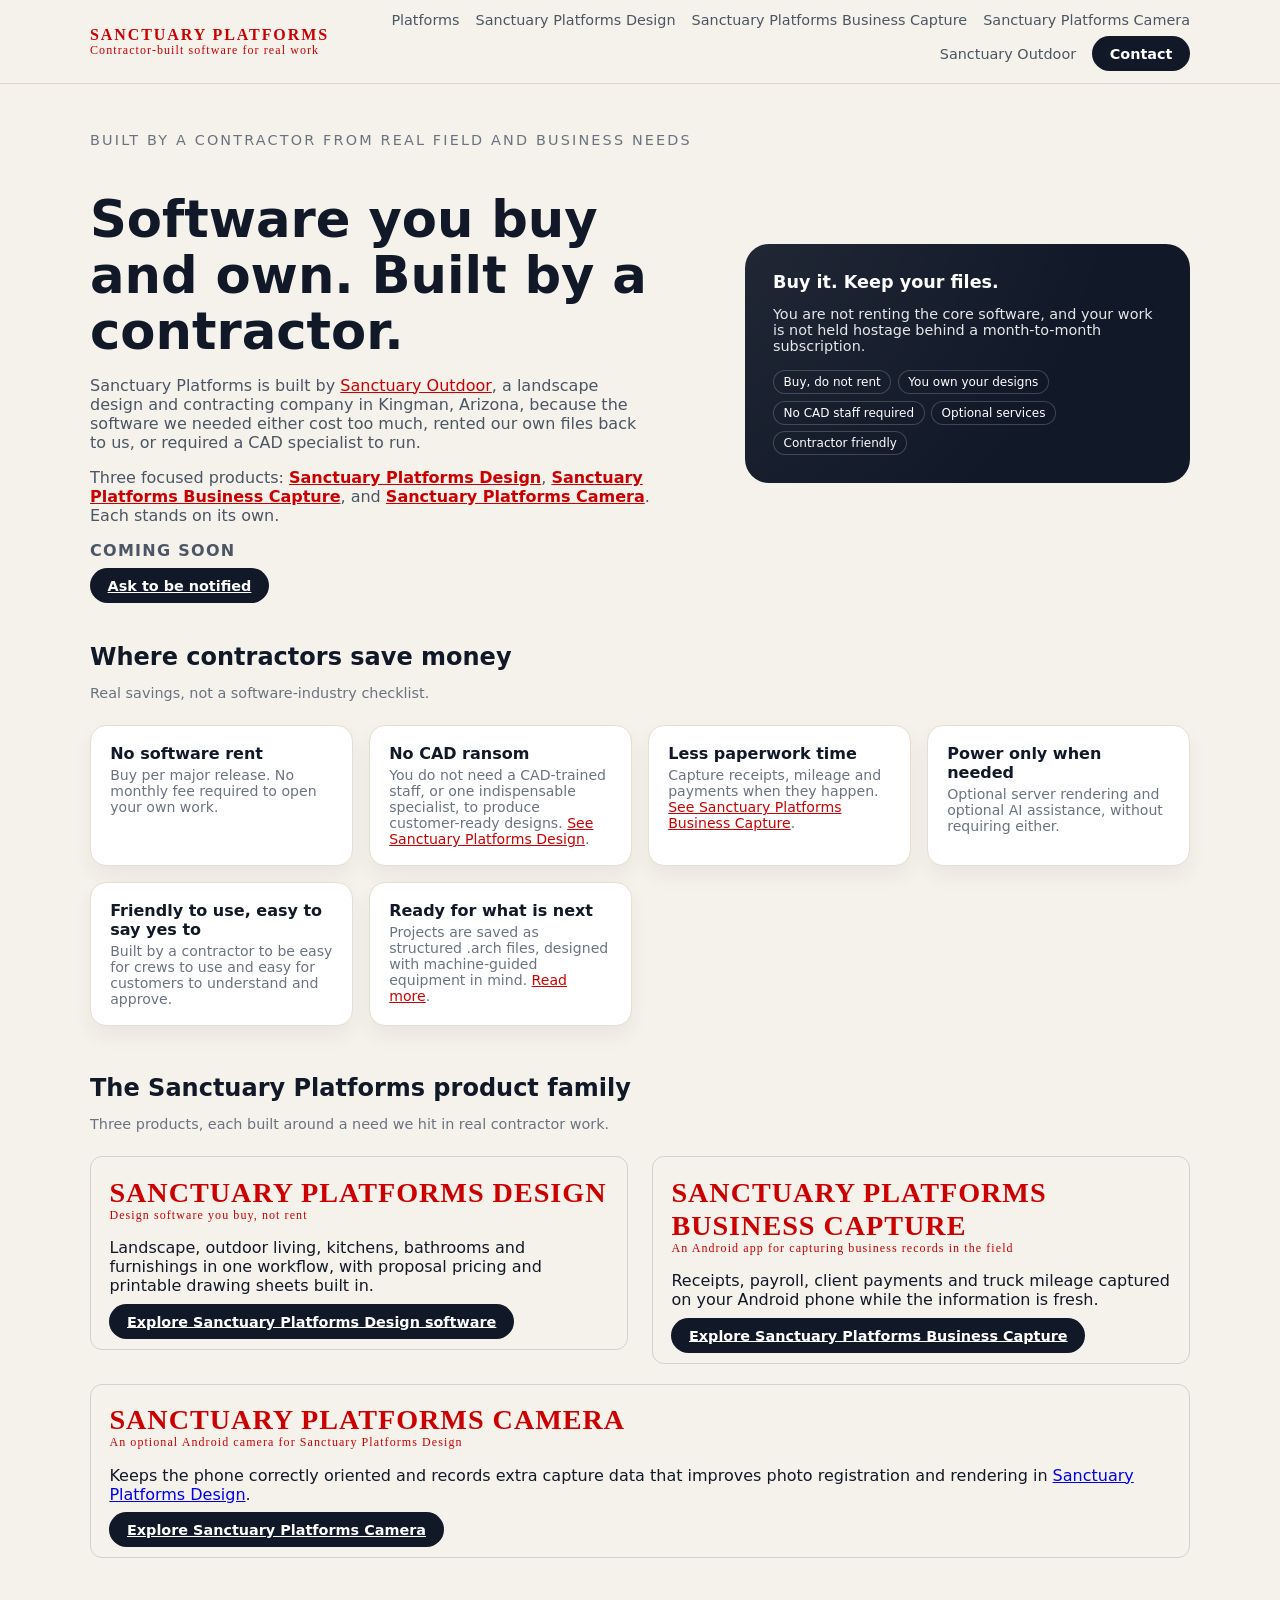
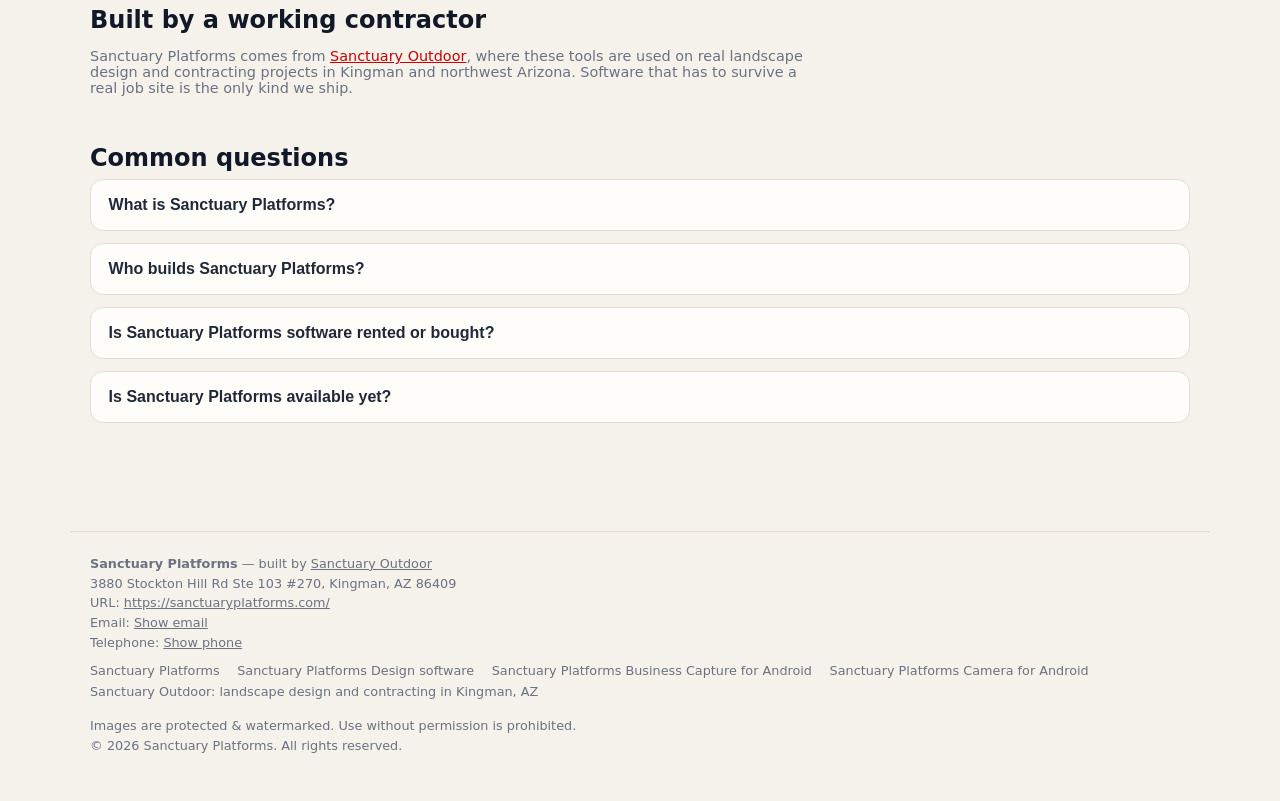
==== commit 9ee75320: "Finish Sanctuary Platforms rename: menu link, contact card, sitemap dates" ====
--- a/index.html
+++ b/index.html
@@ -93,7 +93,7 @@
       <div class="logo-sub">Contractor-built software for real work</div>
     </a>
     <nav aria-label="Primary">
-      <a href="/">Systems</a>
+      <a href="/">Platforms</a>
       <a href="/design/">Sanctuary Platforms Design</a>
       <a href="/capture/">Sanctuary Platforms Business Capture</a>
       <a href="/camera/">Sanctuary Platforms Camera</a>
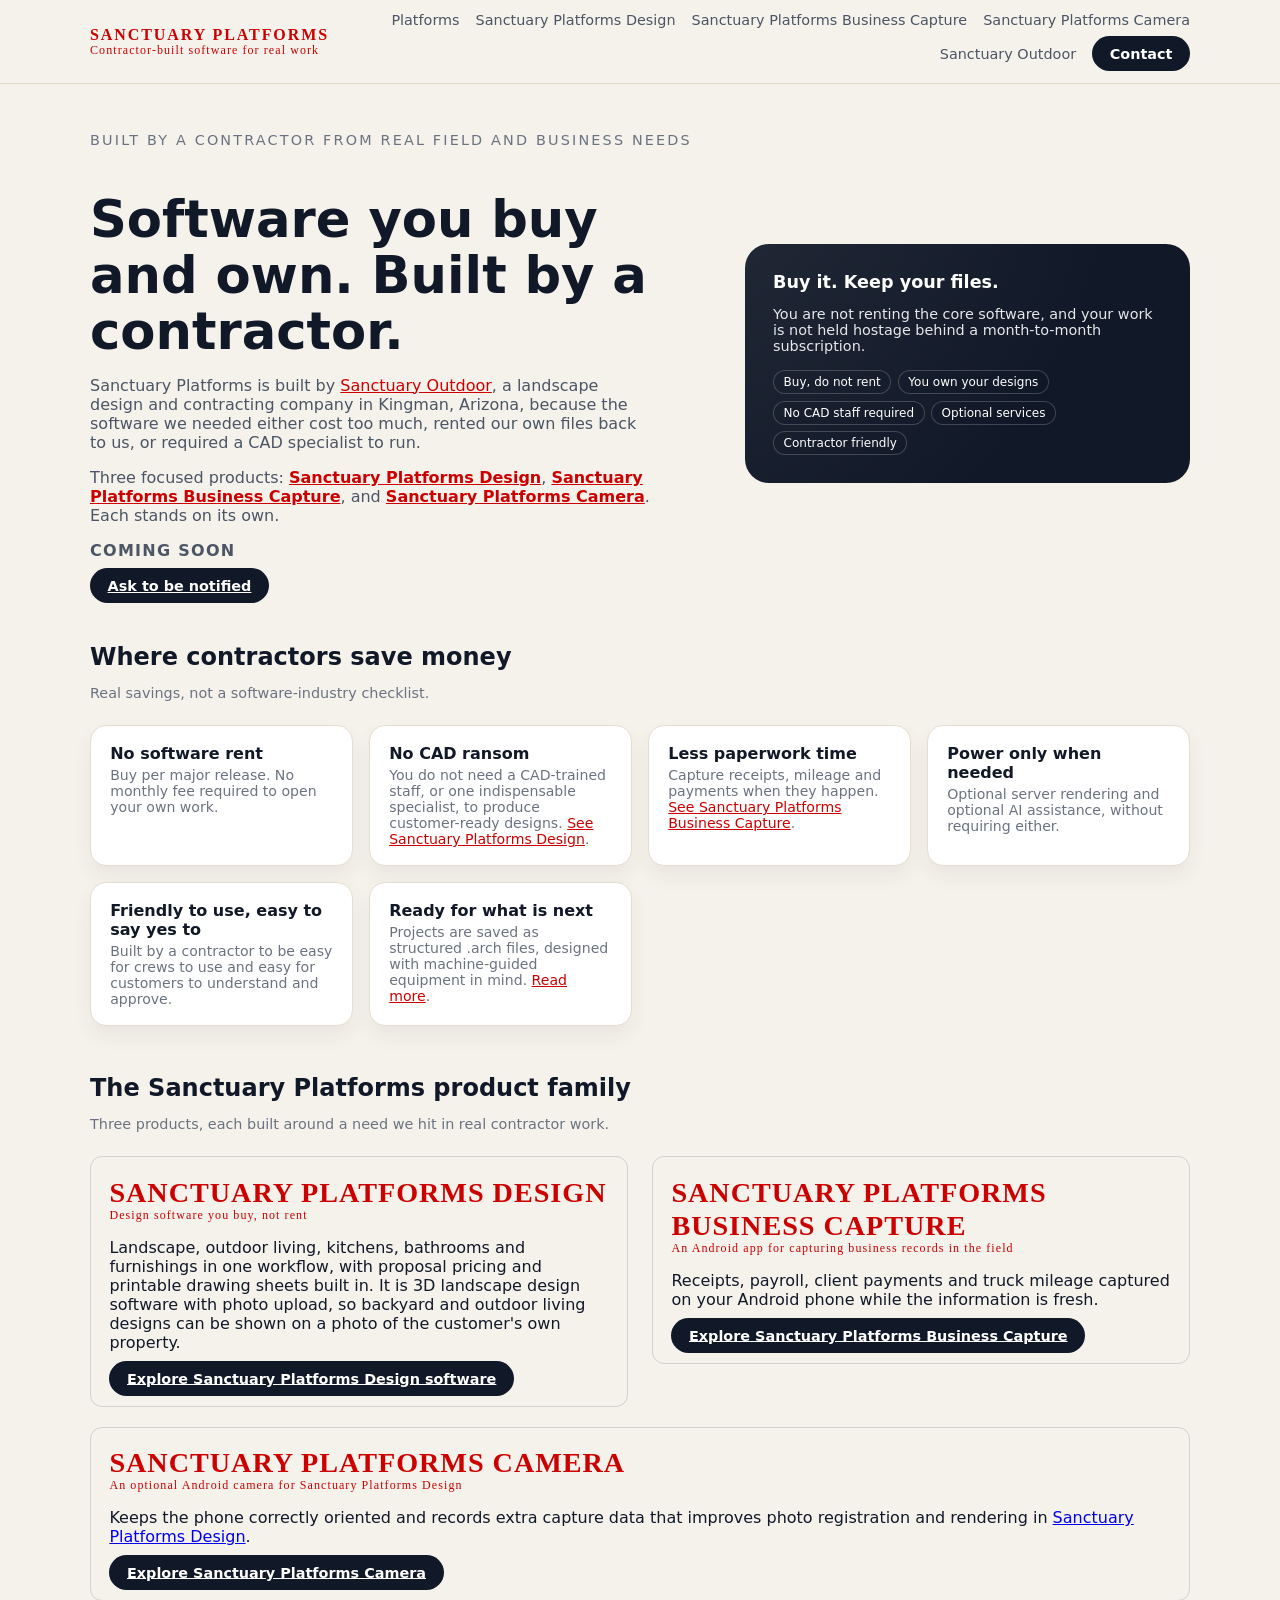
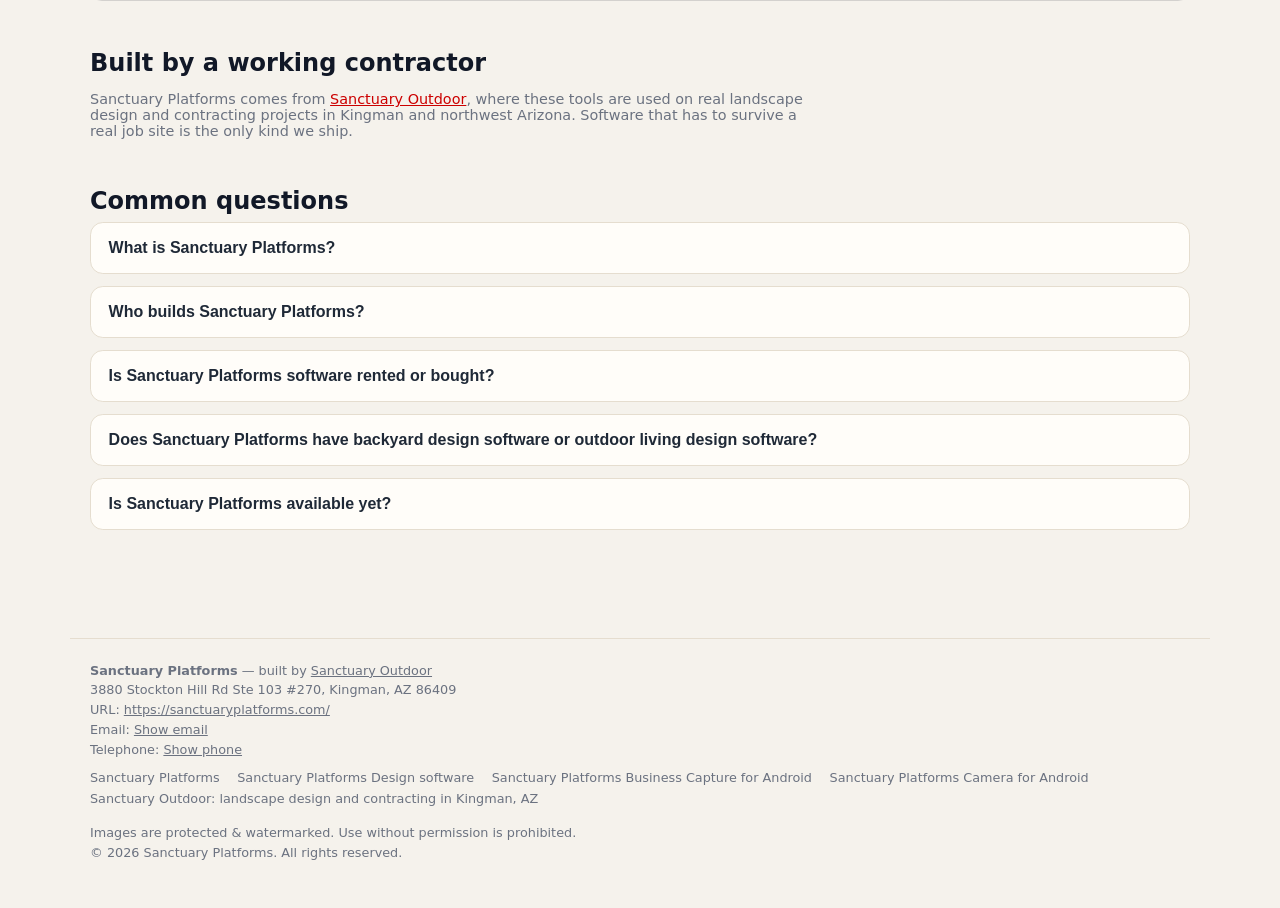
==== commit f786e9e4: "SEO session 1: design page leads with photo compositing, term placement, twitter tags, FAQ, sitemap " ====
--- a/index.html
+++ b/index.html
@@ -3,16 +3,18 @@
 <head>
   <meta charset="utf-8">
   <meta name="viewport" content="width=device-width, initial-scale=1">
-  <title>Sanctuary Platforms | Contractor Software You Own, Not Rent</title>
-  <meta name="description" content="Contractor-built software you buy and own, not rent: Sanctuary Platforms Design, Sanctuary Platforms Business Capture and Sanctuary Platforms Camera. Built by Sanctuary Outdoor.">
+  <title>Sanctuary Platforms | 3D Landscape Design Software and Contractor Apps You Own</title>
+  <meta name="description" content="Contractor-built 3D landscape design software with photo upload, plus Business Capture and Camera apps. You buy it and own it. Built by Sanctuary Outdoor.">
   <meta name="robots" content="index, follow, max-image-preview:large">
   <link rel="canonical" href="https://sanctuaryplatforms.com/">
   <meta property="og:type" content="website">
   <meta property="og:site_name" content="Sanctuary Platforms">
-  <meta property="og:title" content="Sanctuary Platforms">
-  <meta property="og:description" content="Contractor-built software you buy and own, not rent: Sanctuary Platforms Design, Sanctuary Platforms Business Capture and Sanctuary Platforms Camera. Built by Sanctuary Outdoor.">
+  <meta property="og:title" content="Sanctuary Platforms | 3D Landscape Design Software and Contractor Apps You Own">
+  <meta property="og:description" content="Contractor-built 3D landscape design software with photo upload, plus Business Capture and Camera apps. You buy it and own it. Built by Sanctuary Outdoor.">
   <meta property="og:url" content="https://sanctuaryplatforms.com/">
   <meta name="twitter:card" content="summary_large_image">
+  <meta name="twitter:title" content="Sanctuary Platforms | 3D Landscape Design Software and Contractor Apps You Own">
+  <meta name="twitter:description" content="Contractor-built 3D landscape design software with photo upload, plus Business Capture and Camera apps. You buy it and own it. Built by Sanctuary Outdoor.">
   <link rel="stylesheet" href="/assets/css/site.css">
   <link rel="stylesheet" href="/assets/css/systems.css">
   <script type="application/ld+json">
@@ -68,6 +70,14 @@
           "acceptedAnswer": {
             "@type": "Answer",
             "text": "The core software is built to be bought, not rented, so your files are not held behind a monthly subscription. Optional services are optional."
+          }
+        },
+        {
+          "@type": "Question",
+          "name": "Does Sanctuary Platforms have backyard design software or outdoor living design software?",
+          "acceptedAnswer": {
+            "@type": "Answer",
+            "text": "Yes. Sanctuary Platforms Design is photo landscape design software for backyard and outdoor living projects, with 3D renders, proposal pricing and printable drawing sheets built in. It is coming soon."
           }
         },
         {
@@ -118,7 +128,7 @@
         <a href="/camera/"><strong>Sanctuary Platforms Camera</strong></a>. Each stands on its own.
       </p>
       <p class="coming-soon">Coming Soon</p>
-      <a class="btn-primary cg-mail" href="#" data-e="moc.roodtuOyrautcnaS|miJ" data-subject="Sanctuary Platforms inquiry">Ask to be notified</a>
+      <a class="btn-primary cg-mail" href="#" data-e="moc.roodtuOyrautcnaS|miJ" data-subject="Sanctuary Platforms inquiry">Ask to be notified<span style="position:absolute;width:1px;height:1px;margin:-1px;padding:0;overflow:hidden;clip:rect(0,0,0,0);white-space:nowrap;border:0;"> when Sanctuary Platforms is available</span></a>
     </div>
     <div class="hero-card">
       <h2>Buy it. Keep your files.</h2>
@@ -157,7 +167,7 @@
           <div class="logo-main">SANCTUARY PLATFORMS DESIGN</div>
           <div class="logo-sub">Design software you buy, not rent</div>
         </div>
-        <p>Landscape, outdoor living, kitchens, bathrooms and furnishings in one workflow, with proposal pricing and printable drawing sheets built in.</p>
+        <p>Landscape, outdoor living, kitchens, bathrooms and furnishings in one workflow, with proposal pricing and printable drawing sheets built in. It is 3D landscape design software with photo upload, so backyard and outdoor living designs can be shown on a photo of the customer's own property.</p>
         <a class="btn-primary" href="/design/">Explore Sanctuary Platforms Design software</a>
       </div>
       <div class="plain-card">
@@ -217,6 +227,16 @@
       </button>
       <div class="accordion-content">
         <p>The core software is built to be bought, not rented, so your files are not held behind a monthly subscription. Optional services are optional.</p>
+      </div>
+    </div>
+    <div class="accordion-item">
+      <button class="accordion-header" type="button" aria-expanded="false">
+        <div class="accordion-header-text">
+          <span class="accordion-title">Does Sanctuary Platforms have backyard design software or outdoor living design software?</span>
+        </div>
+      </button>
+      <div class="accordion-content">
+        <p>Yes. Sanctuary Platforms Design is photo landscape design software for backyard and outdoor living projects, with 3D renders, proposal pricing and printable drawing sheets built in. It is coming soon.</p>
       </div>
     </div>
     <div class="accordion-item">
